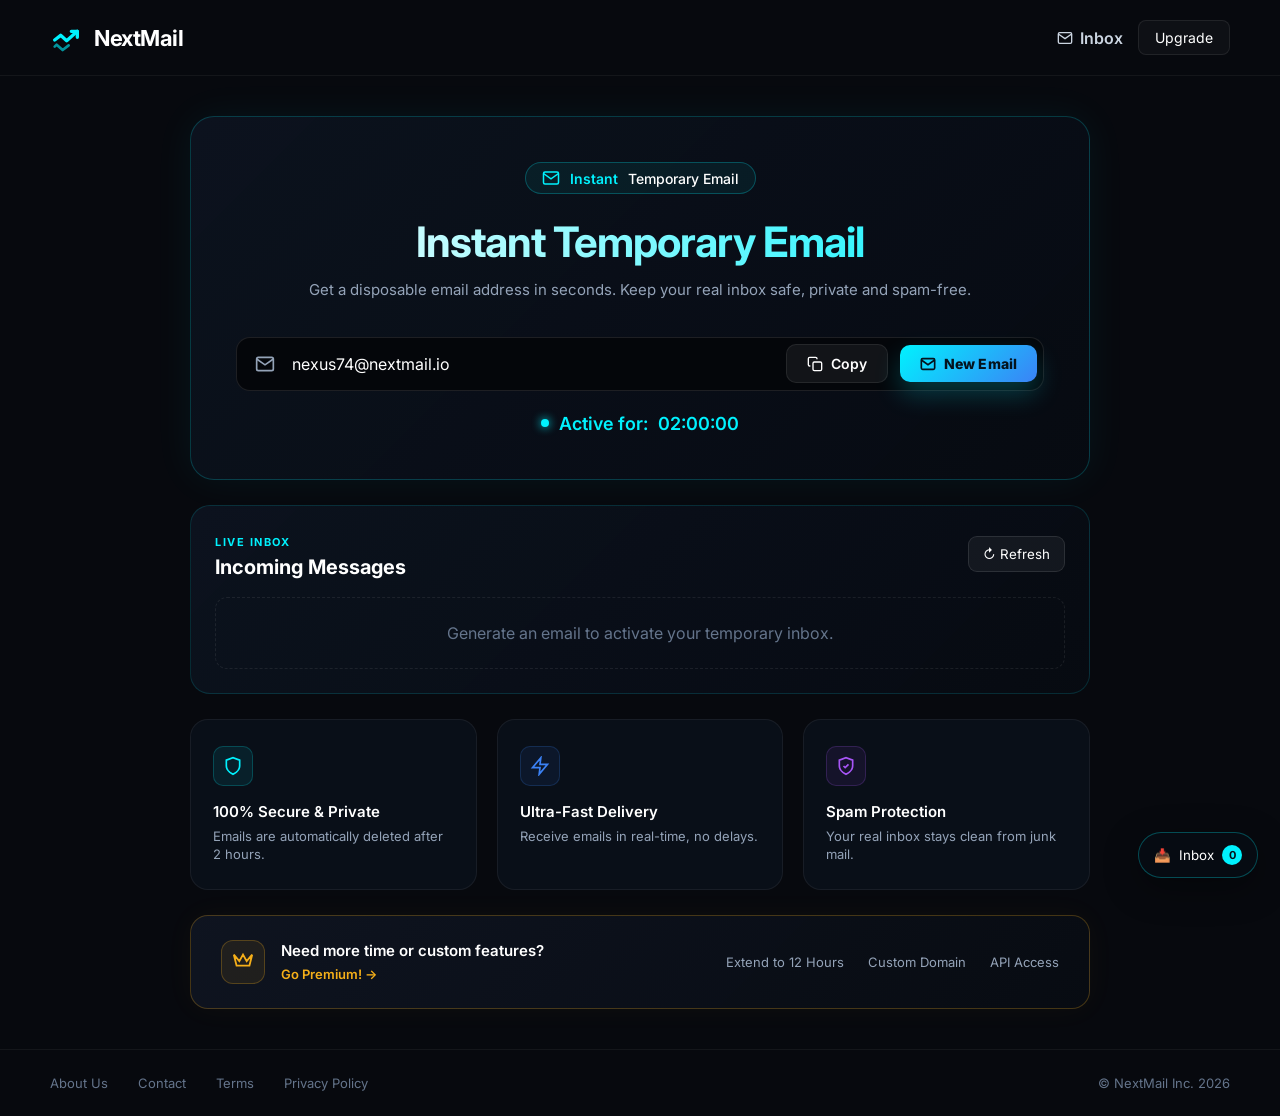
==== index.html @ 00f8e16e "Update index.html" ====
<!DOCTYPE html>
<html lang="en">
<head>
    <meta charset="UTF-8">
    <meta name="viewport" content="width=device-width, initial-scale=1.0">
    <title>NextMail - Instant Temporary Email</title>
    <link rel="stylesheet" href="style.css">
    <link href="https://fonts.googleapis.com/css2?family=Inter:wght@300;400;500;600;700&display=swap" rel="stylesheet">
</head>
<body>
    <header class="navbar">
    <div class="logo">
        <svg class="logo-icon" width="32" height="32" viewBox="0 0 24 24" fill="none">
            <path d="M3.5 13.5L8 10L12.5 14L20.5 7" stroke="#00f2fe" stroke-width="2.5" stroke-linecap="round" stroke-linejoin="round"/>
            <path d="M16 7H20.5V11.5" stroke="#00f2fe" stroke-width="2.5" stroke-linecap="round" stroke-linejoin="round"/>
            <path d="M14 17.5L9.5 21L5 17L3.5 18.5" stroke="#00f2fe" stroke-width="2" stroke-opacity="0.6" stroke-linecap="round" stroke-linejoin="round"/>
        </svg>
        <span>NextMail</span>
    </div>
    <div class="nav-right">
        <!-- Login ki jagah direct Inbox button jo neeche inbox panel par le jaye -->
        <a href="#inboxPanel" class="inbox-nav-link" onclick="document.getElementById('inboxPanel').scrollIntoView({behavior:'smooth'}); loadInbox();">
            <svg width="16" height="16" viewBox="0 0 24 24" fill="none" stroke="currentColor" stroke-width="2"><path d="M4 4h16c1.1 0 2 .9 2 2v12c0 1.1-.9 2-2 2H4c-1.1 0-2-.9-2-2V6c0-1.1.9-2 2-2z"/><polyline points="22,6 12,13 2,6"/></svg>
            <span>Inbox</span>
        </a>
        <a href="pricing.html" class="login-btn">Upgrade</a>
    </div>
</header>

    <button id="inboxCorner" class="inbox-corner" onclick="document.getElementById('inboxPanel').scrollIntoView({behavior:'smooth',block:'start'});loadInbox()" aria-label="Open inbox">📥 <span>Inbox</span><b id="inboxCount">0</b></button>
<main class="hero">
        <div class="hero-card">
            <div class="hero-top-badge">
                <svg width="18" height="18" viewBox="0 0 24 24" fill="none" stroke="#00f2fe" stroke-width="2"><path d="M4 4h16c1.1 0 2 .9 2 2v12c0 1.1-.9 2-2 2H4c-1.1 0-2-.9-2-2V6c0-1.1.9-2 2-2z"/><polyline points="22,6 12,13 2,6"/></svg>
                <span class="badge-text-green">Instant</span> Temporary Email
            </div>
            <h1>Instant Temporary Email</h1>
            <p class="hero-sub">Get a disposable email address in seconds. Keep your real inbox safe, private and spam-free.</p>
            
            <div class="email-box">
                <span class="email-icon">
                    <svg width="20" height="20" viewBox="0 0 24 24" fill="none" stroke="#94a3b8" stroke-width="2"><path d="M4 4h16c1.1 0 2 .9 2 2v12c0 1.1-.9 2-2 2H4c-1.1 0-2-.9-2-2V6c0-1.1.9-2 2-2z"/><polyline points="22,6 12,13 2,6"/></svg>
                </span>
                <input type="text" id="emailInput" value="nexus74@nextmail.io" readonly>
                <button class="copy-btn" onclick="copyEmail()">
                    <svg width="16" height="16" viewBox="0 0 24 24" fill="none" stroke="currentColor" stroke-width="2"><rect x="9" y="9" width="13" height="13" rx="2" ry="2"/><path d="M5 15H4a2 2 0 0 1-2-2V4a2 2 0 0 1 2-2h9a2 2 0 0 1 2 2v1"/></svg>
                    Copy
                </button>
                <button class="new-btn">
                    <svg width="16" height="16" viewBox="0 0 24 24" fill="none" stroke="#04060a" stroke-width="2.5"><path d="M4 4h16c1.1 0 2 .9 2 2v12c0 1.1-.9 2-2 2H4c-1.1 0-2-.9-2-2V6c0-1.1.9-2 2-2z"/><polyline points="22,6 12,13 2,6"/></svg>
                    New Email
                </button>
            </div>

            <div class="timer-display">
                <span class="pulse-dot"></span> <span id="timerLabel">Active for:</span> <span id="timer">02:00:00</span>
            </div>
        </div>

        <div class="inbox-panel" id="inboxPanel">
            <div class="inbox-header">
                <div>
                    <span class="inbox-kicker">LIVE INBOX</span>
                    <h2>Incoming Messages</h2>
                </div>
                <button class="refresh-inbox-btn" onclick="loadInbox()">↻ Refresh</button>
            </div>
            <div id="inbox" class="inbox-list" aria-live="polite">
                <div class="inbox-empty">Generate an email to activate your temporary inbox.</div>
            </div>
        </div>

        <div class="features-grid">
            <div class="feature-card">
                <div class="f-icon-box security-bg">
                    <svg width="20" height="20" viewBox="0 0 24 24" fill="none" stroke="#00f2fe" stroke-width="2"><path d="M12 22s8-4 8-10V5l-8-3-8 3v7c0 6 8 10 8 10z"/></svg>
                </div>
                <h3>100% Secure & Private</h3>
                <p>Emails are automatically deleted after 2 hours.</p>
            </div>
            <div class="feature-card">
                <div class="f-icon-box speed-bg">
                    <svg width="20" height="20" viewBox="0 0 24 24" fill="none" stroke="#3b82f6" stroke-width="2"><polygon points="13 2 3 14 12 14 11 22 21 10 12 10 13 2"/></svg>
                </div>
                <h3>Ultra-Fast Delivery</h3>
                <p>Receive emails in real-time, no delays.</p>
            </div>
            <div class="feature-card">
                <div class="f-icon-box spam-bg">
                    <svg width="20" height="20" viewBox="0 0 24 24" fill="none" stroke="#a855f7" stroke-width="2"><path d="M12 22s8-4 8-10V5l-8-3-8 3v7c0 6 8 10 8 10z"/><polyline points="9 12 11 14 15 10"/></svg>
                </div>
                <h3>Spam Protection</h3>
                <p>Your real inbox stays clean from junk mail.</p>
            </div>
        </div>

        <a href="pricing.html" class="pricing-banner-link">
            <div class="pricing-banner">
                <div class="pb-left">
                    <div class="crown-box">
                        <svg width="22" height="22" viewBox="0 0 24 24" fill="none" stroke="#f5af19" stroke-width="2"><path d="M2 4l3 12h14l3-12-6 7-4-7-4 7-6-7z"/></svg>
                    </div>
                    <div>
                        <h3>Need more time or custom features?</h3>
                        <span class="go-premium-text">Go Premium! →</span>
                    </div>
                </div>
                <div class="pb-features">
                    <div class="pb-feat-item">Extend to 12 Hours</div>
                    <div class="pb-feat-item">Custom Domain</div>
                    <div class="pb-feat-item">API Access</div>
                </div>
            </div>
        </a>
    </main>

    <footer>
        <div class="footer-links">
            <a href="about.html">About Us</a>
            <a href="contact.html">Contact</a>
            <a href="terms.html">Terms</a>
            <a href="privacy.html">Privacy Policy</a>
        </div>
        <p>© NextMail Inc. 2026</p>
    </footer>

    <script src="script.js"></script>
</body>
</html>
---- style.css ----
* {
    margin: 0;
    padding: 0;
    box-sizing: border-box;
    font-family: 'Inter', sans-serif;
}

body {
    background-color: #07090e;
    color: #ffffff;
    min-height: 100vh;
    display: flex;
    flex-direction: column;
    justify-content: space-between;
    overflow-x: hidden;
}

.navbar {
    display: flex;
    justify-content: space-between;
    align-items: center;
    padding: 20px 50px;
    border-bottom: 1px solid rgba(255, 255, 255, 0.05);
}

.logo {
    display: flex;
    align-items: center;
    gap: 12px;
    font-size: 22px;
    font-weight: 700;
    color: #fff;
    letter-spacing: -0.5px;
}

.nav-center-links {
    display: flex;
    gap: 30px;
}

.nav-center-links a {
    color: #94a3b8;
    text-decoration: none;
    font-size: 14px;
    font-weight: 500;
    transition: 0.2s;
}

.nav-center-links a:hover, .nav-center-links .active-nav {
    color: #fff;
}

.nav-center-links .active-nav {
    position: relative;
}

.nav-center-links .active-nav::after {
    content: '';
    position: absolute;
    bottom: -6px;
    left: 0;
    width: 100%;
    height: 2px;
    background: #00f2fe;
    border-radius: 2px;
}

.nav-right {
    display: flex;
    align-items: center;
    gap: 15px;
}

.lang-selector, .login-btn {
    background: rgba(255, 255, 255, 0.03);
    border: 1px solid rgba(255, 255, 255, 0.08);
    padding: 8px 16px;
    border-radius: 8px;
    color: #fff;
    font-size: 14px;
    cursor: pointer;
    text-decoration: none;
    display: flex;
    align-items: center;
    gap: 8px;
    transition: 0.3s;
}

.lang-selector:hover, .login-btn:hover {
    background: rgba(255, 255, 255, 0.08);
}

.chevron {
    font-size: 10px;
    color: #94a3b8;
}

.hero {
    flex: 1;
    display: flex;
    flex-direction: column;
    align-items: center;
    padding: 40px 20px;
    max-width: 940px;
    margin: 0 auto;
    width: 100%;
}

.hero-card {
    background: linear-gradient(135deg, rgba(13, 20, 33, 0.85), rgba(7, 11, 18, 0.95));
    border: 1px solid rgba(0, 242, 254, 0.2);
    box-shadow: 0 0 40px rgba(0, 242, 254, 0.06);
    border-radius: 24px;
    padding: 45px;
    text-align: center;
    width: 100%;
    margin-bottom: 25px;
}

.hero-top-badge {
    display: inline-flex;
    align-items: center;
    gap: 10px;
    background: rgba(0, 242, 254, 0.06);
    border: 1px solid rgba(0, 242, 254, 0.25);
    padding: 6px 16px;
    border-radius: 20px;
    font-size: 14px;
    font-weight: 500;
    color: #fff;
    margin-bottom: 22px;
}

.badge-text-green {
    color: #00f2fe;
    font-weight: 600;
}

.hero-card h1 {
    font-size: 42px;
    font-weight: 700;
    margin-bottom: 12px;
    letter-spacing: -1px;
    background: linear-gradient(90deg, #ffffff, #00f2fe);
     background-clip: text;
    -webkit-background-clip: text;
    color: transparent;
    -webkit-text-fill-color: transparent;
}

.hero-sub {
    color: #94a3b8;
    font-size: 15px;
    margin-bottom: 35px;
    line-height: 1.5;
}

.email-box {
    display: flex;
    align-items: center;
    background: #04060a;
    border: 1px solid rgba(255, 255, 255, 0.1);
    border-radius: 14px;
    padding: 6px;
    gap: 12px;
    margin-bottom: 22px;
}

.email-icon {
    padding-left: 12px;
    display: flex;
    align-items: center;
}

.email-box input {
    flex: 1;
    background: transparent;
    border: none;
    color: #fff;
    padding: 10px 5px;
    font-size: 16px;
    outline: none;
}

.copy-btn, .new-btn {
    padding: 10px 20px;
    border-radius: 10px;
    border: none;
    font-weight: 600;
    font-size: 14px;
    cursor: pointer;
    display: flex;
    align-items: center;
    gap: 8px;
    transition: 0.3s;
}

.copy-btn {
    background: rgba(255, 255, 255, 0.06);
    color: #fff;
    border: 1px solid rgba(255, 255, 255, 0.08);
}

.copy-btn:hover {
    background: rgba(255, 255, 255, 0.12);
}

.new-btn {
    background: linear-gradient(135deg, #00f2fe, #3b82f6);
    color: #04131d;
    border: none;
    box-shadow: 0 12px 26px rgba(0, 242, 254, 0.22);
    letter-spacing: 0.1px;
    font-weight: 800;
}

.new-btn:hover {
    background: linear-gradient(135deg, #28f5ff, #4f99ff);
    transform: translateY(-1px);
    box-shadow: 0 14px 28px rgba(0, 242, 254, 0.28);
}

.new-btn svg {
    stroke: currentColor;
    opacity: 1;
}

.timer-display {
    display: flex;
    align-items: center;
    justify-content: center;
    gap: 10px;
    font-size: 18px;
    font-weight: 600;
    color: #00f2fe;
}

.pulse-dot {
    width: 8px;
    height: 8px;
    background-color: #00f2fe;
    border-radius: 50%;
    box-shadow: 0 0 10px #00f2fe;
}

.features-grid {
    display: grid;
    grid-template-columns: repeat(3, 1fr);
    gap: 20px;
    width: 100%;
    margin-bottom: 25px;
}

.feature-card {
    background: rgba(13, 20, 33, 0.6);
    border: 1px solid rgba(255, 255, 255, 0.06);
    border-radius: 18px;
    padding: 26px 22px;
    text-align: left;
}

.f-icon-box {
    width: 40px;
    height: 40px;
    border-radius: 10px;
    display: flex;
    align-items: center;
    justify-content: center;
    margin-bottom: 16px;
}

.security-bg { background: rgba(0, 242, 254, 0.08); border: 1px solid rgba(0, 242, 254, 0.2); }
.speed-bg { background: rgba(59, 130, 246, 0.08); border: 1px solid rgba(59, 130, 246, 0.2); }
.spam-bg { background: rgba(168, 85, 247, 0.08); border: 1px solid rgba(168, 85, 247, 0.2); }

.feature-card h3 {
    font-size: 15px;
    font-weight: 600;
    margin-bottom: 6px;
    color: #fff;
}

.feature-card p {
    color: #94a3b8;
    font-size: 13px;
    line-height: 1.4;
}

.pricing-banner-link {
    width: 100%;
    text-decoration: none;
    color: inherit;
}

.pricing-banner {
    background: linear-gradient(135deg, rgba(16, 22, 34, 0.9), rgba(8, 12, 19, 0.95));
    border: 1px solid rgba(245, 175, 25, 0.25);
    box-shadow: 0 0 30px rgba(245, 175, 25, 0.04);
    border-radius: 18px;
    padding: 24px 30px;
    display: flex;
    justify-content: space-between;
    align-items: center;
    width: 100%;
    transition: 0.3s;
}

.pricing-banner:hover {
    border-color: rgba(245, 175, 25, 0.5);
}

.pb-left {
    display: flex;
    align-items: center;
    gap: 16px;
}

.crown-box {
    width: 44px;
    height: 44px;
    background: rgba(245, 175, 25, 0.08);
    border: 1px solid rgba(245, 175, 25, 0.25);
    border-radius: 12px;
    display: flex;
    align-items: center;
    justify-content: center;
}

.pb-left h3 {
    font-size: 15px;
    font-weight: 600;
    margin-bottom: 3px;
    color: #fff;
}

.go-premium-text {
    color: #f5af19;
    font-weight: 600;
    font-size: 13px;
}

.pb-features {
    display: flex;
    gap: 24px;
    color: #94a3b8;
    font-size: 13px;
}

.pb-feat-item {
    display: flex;
    align-items: center;
    gap: 8px;
}

.pricing-container {
    max-width: 900px;
    margin: 40px auto;
    padding: 0 20px;
    width: 100%;
}

.pricing-header {
    text-align: center;
    margin-bottom: 45px;
}

.plan-pill {
    display: inline-block;
    background: rgba(245, 175, 25, 0.08);
    color: #f5af19;
    border: 1px solid rgba(245, 175, 25, 0.25);
    padding: 6px 16px;
    border-radius: 20px;
    font-size: 13px;
    font-weight: 600;
    margin-bottom: 15px;
}

.pricing-header h1 {
    font-size: 38px;
    margin-bottom: 10px;
    font-weight: 700;
}

.highlight-cyan {
    color: #00f2fe;
}

.pricing-header p {
    color: #94a3b8;
    font-size: 15px;
}

.pricing-cards {
    display: grid;
    grid-template-columns: 1fr 1fr;
    gap: 30px;
}

.card {
    background: rgba(13, 20, 33, 0.85);
    border: 1px solid rgba(255, 255, 255, 0.07);
    border-radius: 22px;
    padding: 35px;
    position: relative;
}

.pro-card {
    border: 1px solid rgba(245, 175, 25, 0.35);
    box-shadow: 0 0 35px rgba(245, 175, 25, 0.06);
}

.recommended-badge {
    position: absolute;
    top: 25px;
    right: 25px;
    background: #f5af19;
    color: #07090e;
    font-size: 10px;
    font-weight: 700;
    padding: 4px 10px;
    border-radius: 6px;
    letter-spacing: 0.5px;
}

.card-top-icon-box {
    width: 44px;
    height: 44px;
    background: rgba(0, 242, 254, 0.08);
    border: 1px solid rgba(0, 242, 254, 0.2);
    border-radius: 12px;
    display: flex;
    align-items: center;
    justify-content: center;
    margin-bottom: 20px;
}

.gold-icon-box {
    background: rgba(245, 175, 25, 0.08);
    border-color: rgba(245, 175, 25, 0.25);
}

.card h2 {
    font-size: 24px;
    font-weight: 700;
    margin-bottom: 4px;
}

.card-desc {
    color: #94a3b8;
    font-size: 13px;
    margin-bottom: 22px;
}

.price-tag {
    font-size: 38px;
    font-weight: 700;
    margin-bottom: 15px;
    display: flex;
    align-items: baseline;
    gap: 4px;
}

.price-sub {
    font-size: 14px;
    font-weight: 400;
    color: #94a3b8;
}

.plan-badge-box {
    background: rgba(255, 255, 255, 0.03);
    border: 1px solid rgba(255, 255, 255, 0.07);
    padding: 10px 14px;
    border-radius: 10px;
    font-size: 13px;
    margin-bottom: 24px;
    color: #00f2fe;
    display: flex;
    align-items: center;
    gap: 8px;
}

.gold-box {
    color: #f5af19;
    background: rgba(245, 175, 25, 0.04);
    border-color: rgba(245, 175, 25, 0.2);
}

.feature-list {
    list-style: none;
    margin-bottom: 30px;
}

.feature-list li {
    font-size: 14px;
    color: #cbd5e1;
    margin-bottom: 14px;
    display: flex;
    align-items: center;
    gap: 10px;
}

.check-icon {
    color: #00f2fe;
    font-weight: bold;
}

.gold-check {
    color: #f5af19;
}

.plan-btn {
    display: block;
    width: 100%;
    padding: 13px;
    text-align: center;
    border-radius: 10px;
    text-decoration: none;
    font-weight: 600;
    font-size: 15px;
    transition: 0.3s;
}

.free-btn {
    background: rgba(255, 255, 255, 0.06);
    color: #fff;
    border: 1px solid rgba(255, 255, 255, 0.1);
}

.free-btn:hover {
    background: rgba(255, 255, 255, 0.12);
}

.pro-btn {
    background: linear-gradient(135deg, #f5af19, #f12711);
    color: #fff;
    border: none;
    cursor: pointer;
}

.pro-btn:hover {
    opacity: 0.95;
}

footer {
    border-top: 1px solid rgba(255, 255, 255, 0.05);
    padding: 25px 50px;
    text-align: center;
    display: flex;
    justify-content: space-between;
    align-items: center;
    color: #64748b;
    font-size: 13px;
}

.footer-links {
    display: flex;
    gap: 30px;
}

.footer-links a {
    color: #64748b;
    text-decoration: none;
    transition: 0.2s;
}

.footer-links a:hover {
    color: #fff;
}

@media (max-width: 768px) {
    .features-grid, .pricing-cards, .pricing-banner {
        grid-template-columns: 1fr;
        flex-direction: column;
        align-items: stretch;
    }
    .pb-features {
        display: none;
    }
    .nav-center-links {
        display: none;
    }
    footer {
        flex-direction: column;
        gap: 15px;
    }
}
.inbox-panel{width:100%;margin:0 0 25px;background:linear-gradient(135deg,rgba(13,20,33,.85),rgba(7,11,18,.95));border:1px solid rgba(0,242,254,.14);border-radius:20px;padding:24px}.inbox-header{display:flex;align-items:center;justify-content:space-between;gap:15px;margin-bottom:18px}.inbox-header h2{font-size:20px;margin-top:5px}.inbox-kicker{font-size:11px;color:#00f2fe;font-weight:700;letter-spacing:1.5px}.refresh-inbox-btn{background:rgba(255,255,255,.05);color:#fff;border:1px solid rgba(255,255,255,.1);border-radius:9px;padding:9px 14px;cursor:pointer}.inbox-list{display:flex;flex-direction:column;gap:10px}.inbox-empty{padding:25px;text-align:center;color:#64748b;border:1px dashed rgba(255,255,255,.08);border-radius:12px}.inbox-message{padding:15px;background:rgba(255,255,255,.025);border:1px solid rgba(255,255,255,.06);border-radius:12px}.inbox-message strong{display:block;color:#fff;margin-bottom:5px}.inbox-message small{display:block;color:#00f2fe;margin-bottom:8px}.inbox-message p{color:#cbd5e1;font-size:13px;line-height:1.5;white-space:pre-wrap}.new-btn:disabled{opacity:.55;cursor:wait;transform:none}.expired-timer{color:#f87171}.pro-badge{color:#f5af19;font-size:11px;font-weight:700;margin-left:8px}@media(max-width:768px){.inbox-panel{padding:18px}.email-box{flex-wrap:wrap}.email-box input{min-width:0}.copy-btn,.new-btn{flex:1;justify-content:center}.inbox-header{align-items:flex-start}.refresh-inbox-btn{white-space:nowrap}}

.inbox-corner{position:fixed;right:22px;bottom:22px;z-index:50;display:flex;align-items:center;gap:8px;background:rgba(7,12,20,.94);color:#fff;border:1px solid rgba(0,242,254,.28);box-shadow:0 10px 35px rgba(0,0,0,.35);border-radius:999px;padding:12px 15px;cursor:pointer;backdrop-filter:blur(12px)}.inbox-corner b{min-width:20px;height:20px;border-radius:50%;display:grid;place-items:center;background:#00f2fe;color:#061018;font-size:11px}.inbox-corner:hover{transform:translateY(-2px)}@media(max-width:600px){.inbox-corner{right:14px;bottom:14px;padding:11px 13px}.inbox-corner span{display:none}}

.inbox-nav-link{display:inline-flex;align-items:center;gap:7px;color:#cbd5e1;text-decoration:none;font-weight:600}.inbox-nav-icon{width:32px;height:32px;display:grid;place-items:center;border:1px solid rgba(0,242,254,.2);border-radius:10px;background:rgba(0,242,254,.06);color:#00f2fe;font-size:16px}.inbox-nav-link:hover{color:#fff}.inbox-page{min-height:80vh;display:flex;justify-content:center;padding:55px 20px}.inbox-page-card{width:min(900px,100%);background:linear-gradient(135deg,rgba(13,20,33,.92),rgba(7,11,18,.98));border:1px solid rgba(0,242,254,.14);border-radius:24px;padding:30px;box-shadow:0 20px 70px rgba(0,0,0,.3)}.inbox-page-top{display:flex;justify-content:space-between;gap:20px;align-items:flex-start}.inbox-page-top h1{margin:7px 0;color:#fff}.inbox-page-top p{color:#94a3b8}.current-mail{margin-top:25px;display:flex;align-items:center;gap:12px;padding:15px;border-radius:14px;background:rgba(255,255,255,.035);border:1px solid rgba(255,255,255,.07)}.current-mail span{color:#64748b;font-size:12px}.current-mail strong{color:#fff;flex:1;word-break:break-all}.current-mail button{background:rgba(0,242,254,.08);border:1px solid rgba(0,242,254,.2);color:#00f2fe;border-radius:8px;padding:8px 12px;cursor:pointer}.timer-row{display:flex;justify-content:space-between;margin:14px 0;color:#94a3b8}.timer-row strong{color:#00f2fe}.inbox-page .inbox-list{margin-top:20px}.inbox-page .inbox-message time{display:block;color:#64748b;font-size:11px;margin-top:8px}.back-home{display:inline-block;margin-top:22px;color:#00f2fe;text-decoration:none}@media(max-width:600px){.inbox-page{padding:25px 12px}.inbox-page-card{padding:20px}.inbox-page-top{flex-direction:column}.current-mail{flex-wrap:wrap}.current-mail strong{width:100%;flex-basis:100%}}
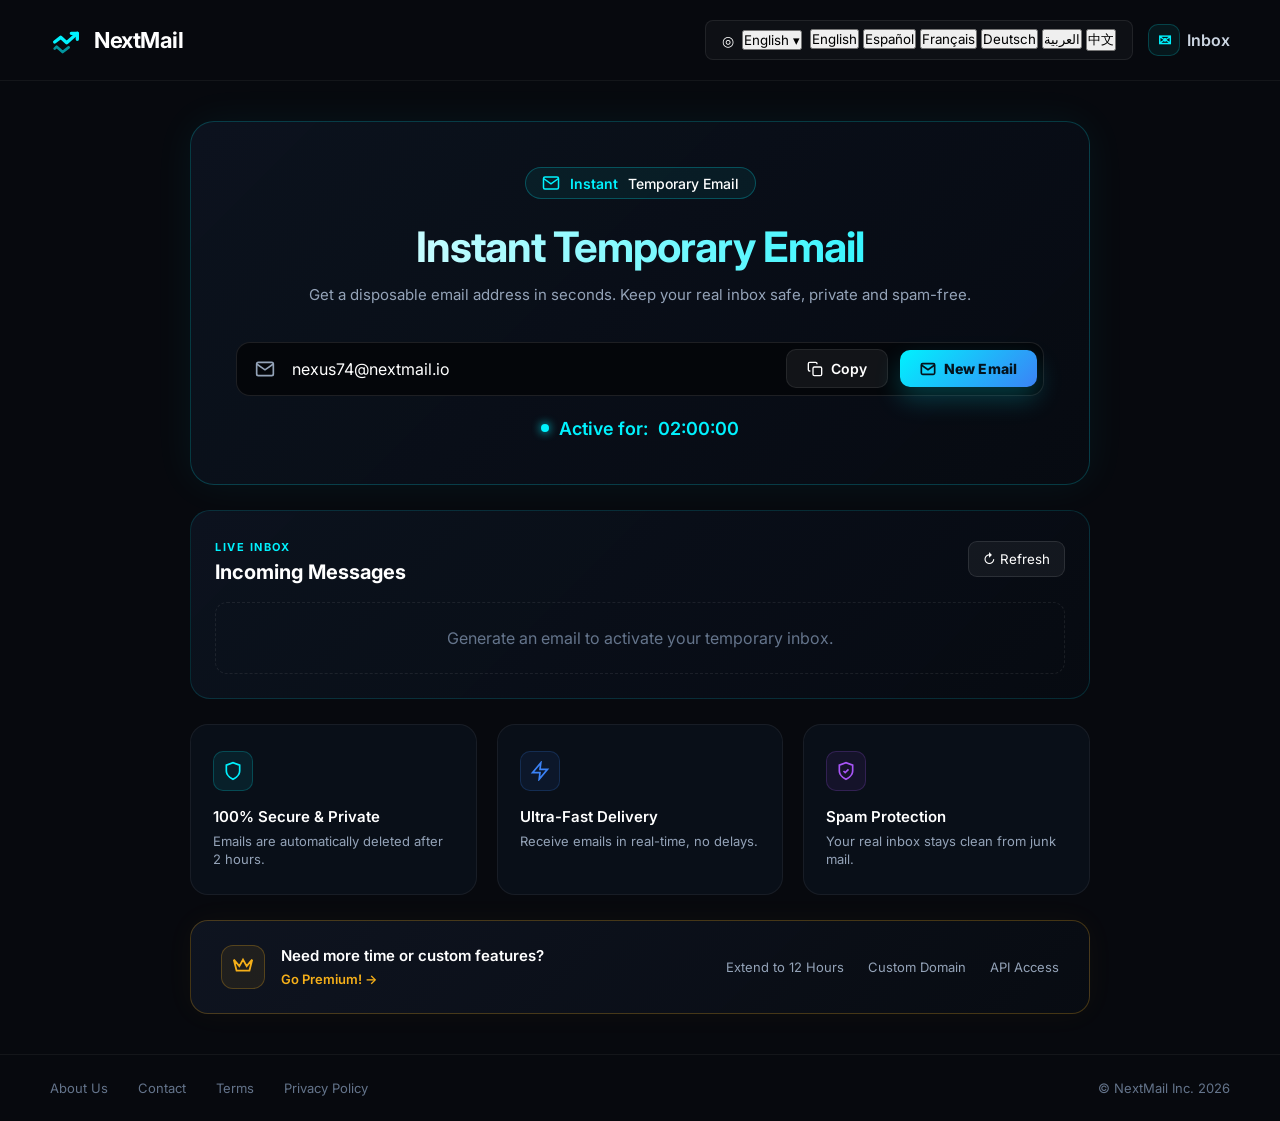
==== commit 9e5d7340: "ui: simplify homepage navigation to language and inbox" ====
--- a/index.html
+++ b/index.html
@@ -17,17 +17,24 @@
         </svg>
         <span>NextMail</span>
     </div>
-    <div class="nav-right">
-        <!-- Login ki jagah direct Inbox button jo neeche inbox panel par le jaye -->
-        <a href="#inboxPanel" class="inbox-nav-link" onclick="document.getElementById('inboxPanel').scrollIntoView({behavior:'smooth'}); loadInbox();">
-            <svg width="16" height="16" viewBox="0 0 24 24" fill="none" stroke="currentColor" stroke-width="2"><path d="M4 4h16c1.1 0 2 .9 2 2v12c0 1.1-.9 2-2 2H4c-1.1 0-2-.9-2-2V6c0-1.1.9-2 2-2z"/><polyline points="22,6 12,13 2,6"/></svg>
-            <span>Inbox</span>
-        </a>
-        <a href="pricing.html" class="login-btn">Upgrade</a>
-    </div>
+    <div class="nav-right">
+        <div class="lang-selector" id="langSelector">
+            <span>◎</span>
+            <button class="lang-current" id="currentLang" onclick="toggleLanguages(event)">English ▾</button>
+            <div class="language-menu" id="languageMenu">
+                <button onclick="setLanguage('en')">English</button>
+                <button onclick="setLanguage('es')">Español</button>
+                <button onclick="setLanguage('fr')">Français</button>
+                <button onclick="setLanguage('de')">Deutsch</button>
+                <button onclick="setLanguage('ar')">العربية</button>
+                <button onclick="setLanguage('zh')">中文</button>
+            </div>
+        </div>
+        <a href="inbox.html" class="inbox-nav-link"><span class="inbox-nav-icon">✉</span><span data-i18n="inbox">Inbox</span></a>
+    </div>
 </header>
 
-    <button id="inboxCorner" class="inbox-corner" onclick="document.getElementById('inboxPanel').scrollIntoView({behavior:'smooth',block:'start'});loadInbox()" aria-label="Open inbox">📥 <span>Inbox</span><b id="inboxCount">0</b></button>
+
 <main class="hero">
         <div class="hero-card">
             <div class="hero-top-badge">
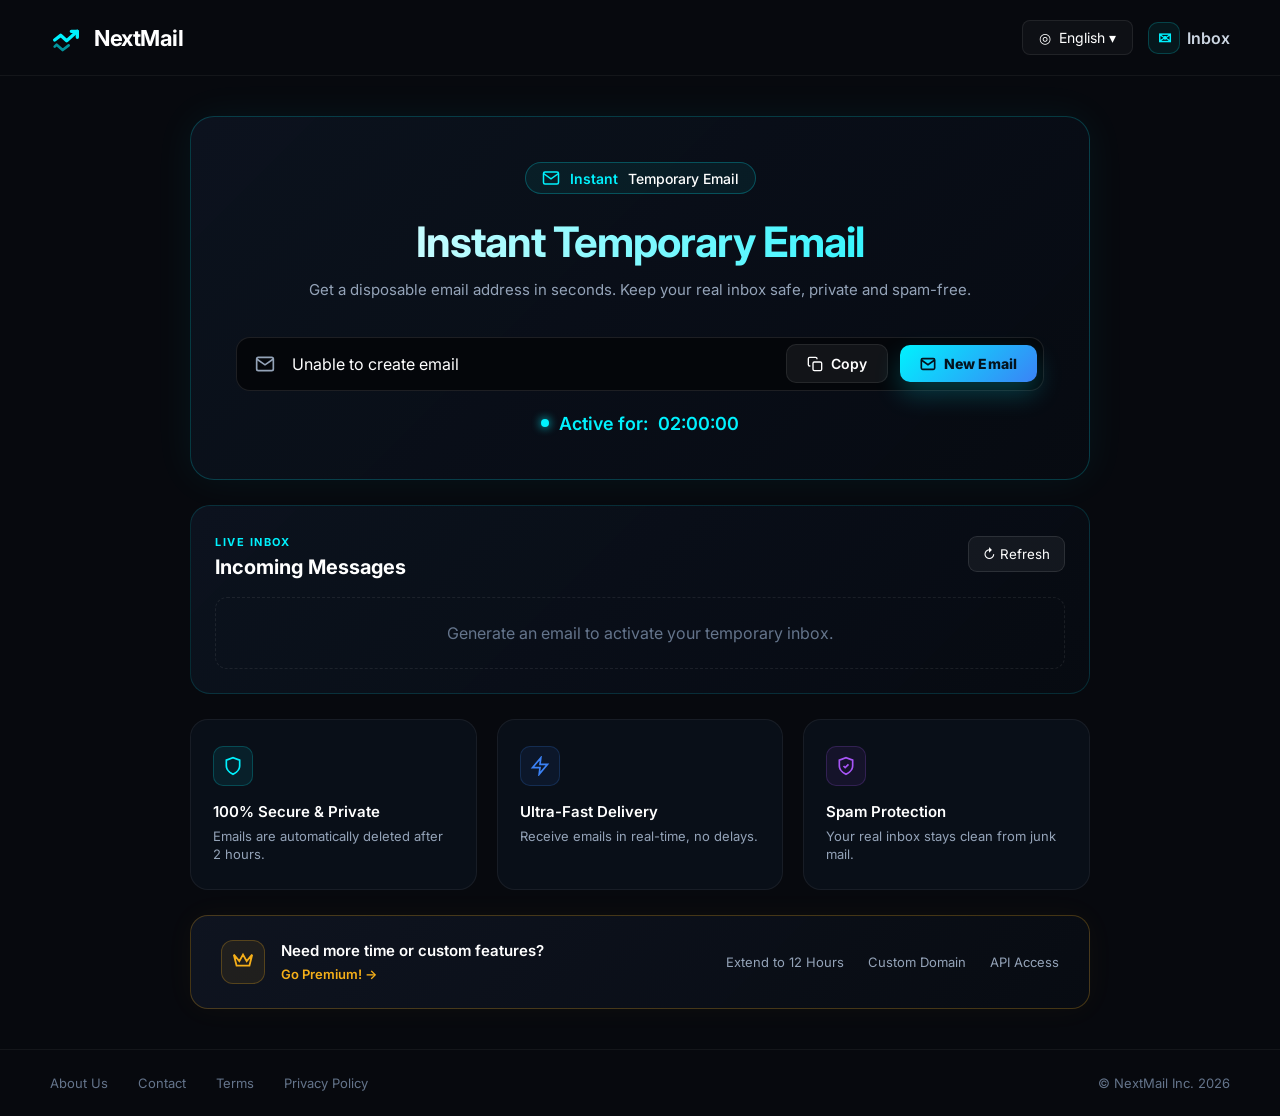
==== commit 227a8cc1: "ui: make Inbox a home-page section instead of separate page" ====
--- a/index.html
+++ b/index.html
@@ -30,7 +30,7 @@
                 <button onclick="setLanguage('zh')">中文</button>
             </div>
         </div>
-        <a href="inbox.html" class="inbox-nav-link"><span class="inbox-nav-icon">✉</span><span data-i18n="inbox">Inbox</span></a>
+        <a href="#inboxPanel" class="inbox-nav-link" onclick="document.getElementById('inboxPanel').scrollIntoView({behavior:'smooth'});return false;"><span class="inbox-nav-icon">✉</span><span data-i18n="inbox">Inbox</span></a>
     </div>
 </header>
 
--- a/style.css
+++ b/style.css
@@ -590,3 +590,5 @@
 .inbox-corner{position:fixed;right:22px;bottom:22px;z-index:50;display:flex;align-items:center;gap:8px;background:rgba(7,12,20,.94);color:#fff;border:1px solid rgba(0,242,254,.28);box-shadow:0 10px 35px rgba(0,0,0,.35);border-radius:999px;padding:12px 15px;cursor:pointer;backdrop-filter:blur(12px)}.inbox-corner b{min-width:20px;height:20px;border-radius:50%;display:grid;place-items:center;background:#00f2fe;color:#061018;font-size:11px}.inbox-corner:hover{transform:translateY(-2px)}@media(max-width:600px){.inbox-corner{right:14px;bottom:14px;padding:11px 13px}.inbox-corner span{display:none}}
 
 .inbox-nav-link{display:inline-flex;align-items:center;gap:7px;color:#cbd5e1;text-decoration:none;font-weight:600}.inbox-nav-icon{width:32px;height:32px;display:grid;place-items:center;border:1px solid rgba(0,242,254,.2);border-radius:10px;background:rgba(0,242,254,.06);color:#00f2fe;font-size:16px}.inbox-nav-link:hover{color:#fff}.inbox-page{min-height:80vh;display:flex;justify-content:center;padding:55px 20px}.inbox-page-card{width:min(900px,100%);background:linear-gradient(135deg,rgba(13,20,33,.92),rgba(7,11,18,.98));border:1px solid rgba(0,242,254,.14);border-radius:24px;padding:30px;box-shadow:0 20px 70px rgba(0,0,0,.3)}.inbox-page-top{display:flex;justify-content:space-between;gap:20px;align-items:flex-start}.inbox-page-top h1{margin:7px 0;color:#fff}.inbox-page-top p{color:#94a3b8}.current-mail{margin-top:25px;display:flex;align-items:center;gap:12px;padding:15px;border-radius:14px;background:rgba(255,255,255,.035);border:1px solid rgba(255,255,255,.07)}.current-mail span{color:#64748b;font-size:12px}.current-mail strong{color:#fff;flex:1;word-break:break-all}.current-mail button{background:rgba(0,242,254,.08);border:1px solid rgba(0,242,254,.2);color:#00f2fe;border-radius:8px;padding:8px 12px;cursor:pointer}.timer-row{display:flex;justify-content:space-between;margin:14px 0;color:#94a3b8}.timer-row strong{color:#00f2fe}.inbox-page .inbox-list{margin-top:20px}.inbox-page .inbox-message time{display:block;color:#64748b;font-size:11px;margin-top:8px}.back-home{display:inline-block;margin-top:22px;color:#00f2fe;text-decoration:none}@media(max-width:600px){.inbox-page{padding:25px 12px}.inbox-page-card{padding:20px}.inbox-page-top{flex-direction:column}.current-mail{flex-wrap:wrap}.current-mail strong{width:100%;flex-basis:100%}}
+
+.lang-selector{position:relative}.lang-current{background:transparent;border:0;color:#fff;cursor:pointer;font:inherit;padding:0}.language-menu{display:none;position:absolute;right:0;top:calc(100% + 8px);min-width:145px;padding:6px;background:#0d1421;border:1px solid rgba(0,242,254,.18);border-radius:12px;box-shadow:0 15px 35px rgba(0,0,0,.4);z-index:100}.language-menu.open{display:block}.language-menu button{display:block;width:100%;padding:9px 12px;background:transparent;border:0;color:#cbd5e1;text-align:left;border-radius:7px;cursor:pointer}.language-menu button:hover{background:rgba(0,242,254,.08);color:#fff}.inbox-corner{display:none!important}.inbox-nav-link{display:inline-flex;align-items:center;gap:7px;color:#cbd5e1;text-decoration:none;font-weight:600}.inbox-nav-icon{width:32px;height:32px;display:grid;place-items:center;border:1px solid rgba(0,242,254,.2);border-radius:10px;background:rgba(0,242,254,.06);color:#00f2fe}@media(max-width:600px){.navbar{padding:16px 18px}.nav-right{gap:8px}.lang-selector,.inbox-nav-link{padding:7px 10px}.inbox-nav-link span:last-child{display:none}}
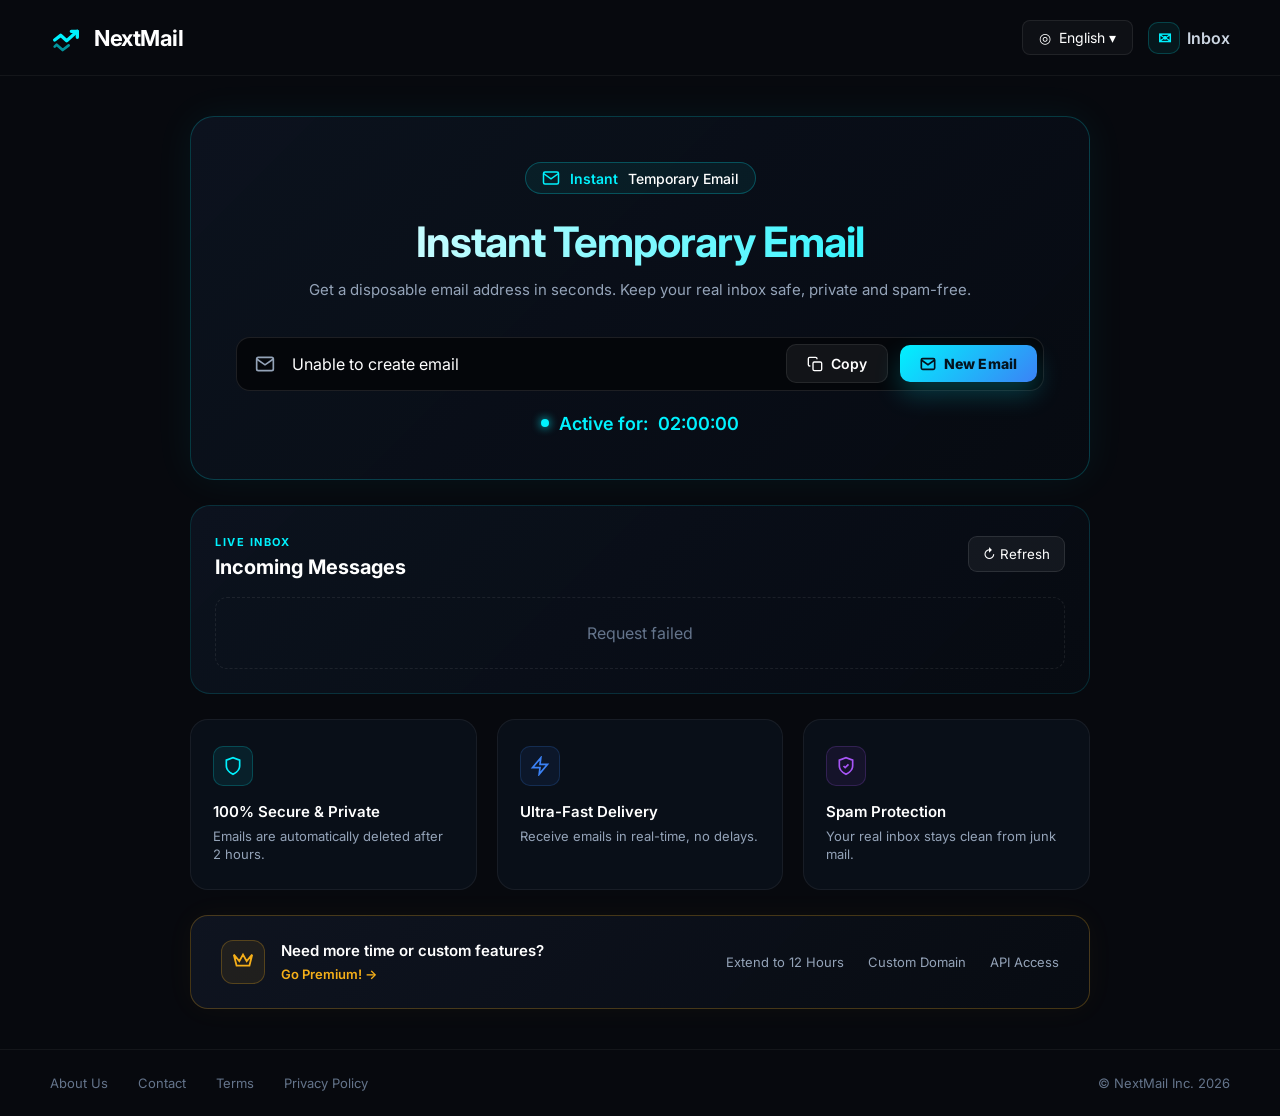
==== commit 4ba9b4b6: "fix: generate temporary email only when requested" ====
--- a/index.html
+++ b/index.html
@@ -48,7 +48,7 @@
                 <span class="email-icon">
                     <svg width="20" height="20" viewBox="0 0 24 24" fill="none" stroke="#94a3b8" stroke-width="2"><path d="M4 4h16c1.1 0 2 .9 2 2v12c0 1.1-.9 2-2 2H4c-1.1 0-2-.9-2-2V6c0-1.1.9-2 2-2z"/><polyline points="22,6 12,13 2,6"/></svg>
                 </span>
-                <input type="text" id="emailInput" value="nexus74@nextmail.io" readonly>
+                <input type="text" id="emailInput" value="" placeholder="Click “New Email” to generate your temporary address" readonly>
                 <button class="copy-btn" onclick="copyEmail()">
                     <svg width="16" height="16" viewBox="0 0 24 24" fill="none" stroke="currentColor" stroke-width="2"><rect x="9" y="9" width="13" height="13" rx="2" ry="2"/><path d="M5 15H4a2 2 0 0 1-2-2V4a2 2 0 0 1 2-2h9a2 2 0 0 1 2 2v1"/></svg>
                     Copy
@@ -70,7 +70,7 @@
                     <span class="inbox-kicker">LIVE INBOX</span>
                     <h2>Incoming Messages</h2>
                 </div>
-                <button class="refresh-inbox-btn" onclick="loadInbox()">↻ Refresh</button>
+                <button class="refresh-inbox-btn" id="refreshInboxBtn" onclick="refreshInbox()">↻ Refresh</button>
             </div>
             <div id="inbox" class="inbox-list" aria-live="polite">
                 <div class="inbox-empty">Generate an email to activate your temporary inbox.</div>
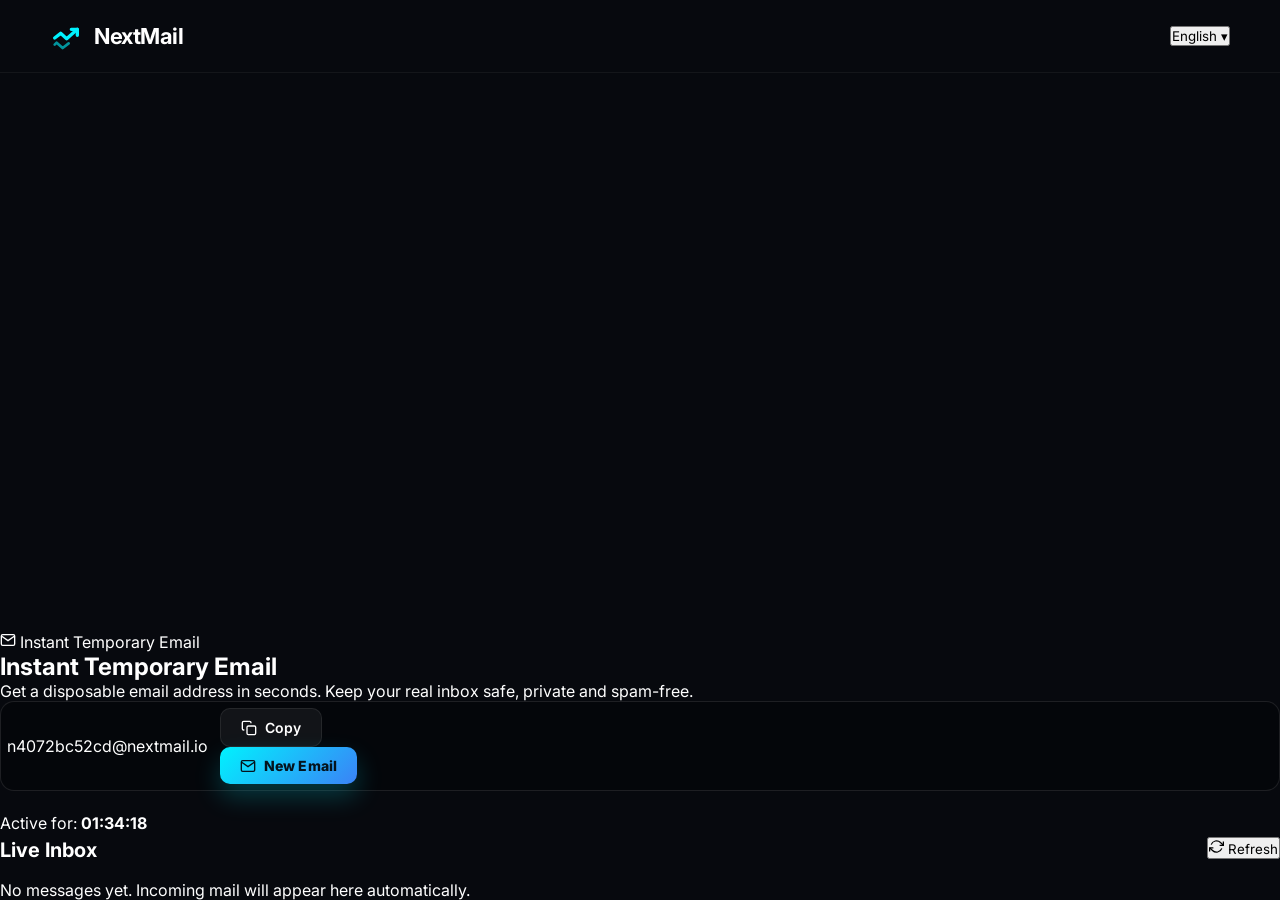
==== commit 90b28fd0: "Update index.html" ====
--- a/index.html
+++ b/index.html
@@ -9,128 +9,62 @@
 </head>
 <body>
     <header class="navbar">
-    <div class="logo">
-        <svg class="logo-icon" width="32" height="32" viewBox="0 0 24 24" fill="none">
-            <path d="M3.5 13.5L8 10L12.5 14L20.5 7" stroke="#00f2fe" stroke-width="2.5" stroke-linecap="round" stroke-linejoin="round"/>
-            <path d="M16 7H20.5V11.5" stroke="#00f2fe" stroke-width="2.5" stroke-linecap="round" stroke-linejoin="round"/>
-            <path d="M14 17.5L9.5 21L5 17L3.5 18.5" stroke="#00f2fe" stroke-width="2" stroke-opacity="0.6" stroke-linecap="round" stroke-linejoin="round"/>
-        </svg>
-        <span>NextMail</span>
-    </div>
-    <div class="nav-right">
-        <div class="lang-selector" id="langSelector">
-            <span>◎</span>
-            <button class="lang-current" id="currentLang" onclick="toggleLanguages(event)">English ▾</button>
-            <div class="language-menu" id="languageMenu">
-                <button onclick="setLanguage('en')">English</button>
-                <button onclick="setLanguage('es')">Español</button>
-                <button onclick="setLanguage('fr')">Français</button>
-                <button onclick="setLanguage('de')">Deutsch</button>
-                <button onclick="setLanguage('ar')">العربية</button>
-                <button onclick="setLanguage('zh')">中文</button>
-            </div>
-        </div>
-        <a href="#inboxPanel" class="inbox-nav-link" onclick="document.getElementById('inboxPanel').scrollIntoView({behavior:'smooth'});return false;"><span class="inbox-nav-icon">✉</span><span data-i18n="inbox">Inbox</span></a>
-    </div>
-</header>
+        <div class="logo" onclick="window.location.href='index.html'">
+            <svg class="logo-icon" width="32" height="32" viewBox="0 0 24 24" fill="none">
+                <path d="M3.5 13.5L8 10L12.5 14L20.5 7" stroke="#00f2fe" stroke-width="2.5" stroke-linecap="round" stroke-linejoin="round"/>
+                <path d="M16 7H20.5V11.5" stroke="#00f2fe" stroke-width="2.5" stroke-linecap="round" stroke-linejoin="round"/>
+                <path d="M14 17.5L9.5 21L5 17L3.5 18.5" stroke="#00f2fe" stroke-width="2" stroke-opacity="0.6" stroke-linecap="round" stroke-linejoin="round"/>
+            </svg>
+            <span>NextMail</span>
+        </div>
+        <div class="nav-right">
+            <button class="lang-btn">English ▾</button>
+        </div>
+    </header>
 
-
-<main class="hero">
-        <div class="hero-card">
-            <div class="hero-top-badge">
-                <svg width="18" height="18" viewBox="0 0 24 24" fill="none" stroke="#00f2fe" stroke-width="2"><path d="M4 4h16c1.1 0 2 .9 2 2v12c0 1.1-.9 2-2 2H4c-1.1 0-2-.9-2-2V6c0-1.1.9-2 2-2z"/><polyline points="22,6 12,13 2,6"/></svg>
-                <span class="badge-text-green">Instant</span> Temporary Email
+    <main class="main-container">
+        <section class="hero-section">
+            <div class="badge">
+                <svg width="16" height="16" viewBox="0 0 24 24" fill="none" stroke="currentColor" stroke-width="2"><path d="M4 4h16c1.1 0 2 .9 2 2v12c0 1.1-.9 2-2 2H4c-1.1 0-2-.9-2-2V6c0-1.1.9-2 2-2z"/><polyline points="22,6 12,13 2,6"/></svg>
+                Instant Temporary Email
             </div>
             <h1>Instant Temporary Email</h1>
-            <p class="hero-sub">Get a disposable email address in seconds. Keep your real inbox safe, private and spam-free.</p>
+            <p class="subtitle">Get a disposable email address in seconds. Keep your real inbox safe, private and spam-free.</p>
             
             <div class="email-box">
-                <span class="email-icon">
-                    <svg width="20" height="20" viewBox="0 0 24 24" fill="none" stroke="#94a3b8" stroke-width="2"><path d="M4 4h16c1.1 0 2 .9 2 2v12c0 1.1-.9 2-2 2H4c-1.1 0-2-.9-2-2V6c0-1.1.9-2 2-2z"/><polyline points="22,6 12,13 2,6"/></svg>
-                </span>
-                <input type="text" id="emailInput" value="" placeholder="Click “New Email” to generate your temporary address" readonly>
-                <button class="copy-btn" onclick="copyEmail()">
-                    <svg width="16" height="16" viewBox="0 0 24 24" fill="none" stroke="currentColor" stroke-width="2"><rect x="9" y="9" width="13" height="13" rx="2" ry="2"/><path d="M5 15H4a2 2 0 0 1-2-2V4a2 2 0 0 1 2-2h9a2 2 0 0 1 2 2v1"/></svg>
-                    Copy
-                </button>
-                <button class="new-btn">
-                    <svg width="16" height="16" viewBox="0 0 24 24" fill="none" stroke="#04060a" stroke-width="2.5"><path d="M4 4h16c1.1 0 2 .9 2 2v12c0 1.1-.9 2-2 2H4c-1.1 0-2-.9-2-2V6c0-1.1.9-2 2-2z"/><polyline points="22,6 12,13 2,6"/></svg>
-                    New Email
+                <div class="email-display">
+                    <span id="email-address">n4072bc52cd@nextmail.io</span>
+                </div>
+                <div class="action-buttons">
+                    <button class="btn copy-btn" onclick="copyEmail()">
+                        <svg width="16" height="16" viewBox="0 0 24 24" fill="none" stroke="currentColor" stroke-width="2"><rect x="9" y="9" width="13" height="13" rx="2" ry="2"></rect><path d="M5 15H4a2 2 0 0 1-2-2V4a2 2 0 0 1 2-2h9a2 2 0 0 1 2 2v1"></path></svg>
+                        Copy
+                    </button>
+                    <button class="btn new-btn">
+                        <svg width="16" height="16" viewBox="0 0 24 24" fill="none" stroke="currentColor" stroke-width="2"><path d="M4 4h16c1.1 0 2 .9 2 2v12c0 1.1-.9 2-2 2H4c-1.1 0-2-.9-2-2V6c0-1.1.9-2 2-2z"/><polyline points="22,6 12,13 2,6"/></svg>
+                        New Email
+                    </button>
+                </div>
+            </div>
+
+            <div class="timer-status">
+                <span class="pulse-dot"></span>
+                <span>Active for: <strong>01:34:18</strong></span>
+            </div>
+        </section>
+
+        <section class="inbox-section">
+            <div class="inbox-header">
+                <h2>Live Inbox</h2>
+                <button class="refresh-btn">
+                    <svg width="15" height="15" viewBox="0 0 24 24" fill="none" stroke="currentColor" stroke-width="2"><polyline points="23 4 23 10 17 10"></polyline><polyline points="1 20 1 14 7 14"></polyline><path d="M3.51 9a9 9 0 0 1 14.85-3.36L23 10M1 14l4.64 4.36A9 9 0 0 0 20.49 15"></path></svg>
+                    Refresh
                 </button>
             </div>
-
-            <div class="timer-display">
-                <span class="pulse-dot"></span> <span id="timerLabel">Active for:</span> <span id="timer">02:00:00</span>
+            <div class="inbox-content">
+                <p class="no-messages">No messages yet. Incoming mail will appear here automatically.</p>
             </div>
-        </div>
-
-        <div class="inbox-panel" id="inboxPanel">
-            <div class="inbox-header">
-                <div>
-                    <span class="inbox-kicker">LIVE INBOX</span>
-                    <h2>Incoming Messages</h2>
-                </div>
-                <button class="refresh-inbox-btn" id="refreshInboxBtn" onclick="refreshInbox()">↻ Refresh</button>
-            </div>
-            <div id="inbox" class="inbox-list" aria-live="polite">
-                <div class="inbox-empty">Generate an email to activate your temporary inbox.</div>
-            </div>
-        </div>
-
-        <div class="features-grid">
-            <div class="feature-card">
-                <div class="f-icon-box security-bg">
-                    <svg width="20" height="20" viewBox="0 0 24 24" fill="none" stroke="#00f2fe" stroke-width="2"><path d="M12 22s8-4 8-10V5l-8-3-8 3v7c0 6 8 10 8 10z"/></svg>
-                </div>
-                <h3>100% Secure & Private</h3>
-                <p>Emails are automatically deleted after 2 hours.</p>
-            </div>
-            <div class="feature-card">
-                <div class="f-icon-box speed-bg">
-                    <svg width="20" height="20" viewBox="0 0 24 24" fill="none" stroke="#3b82f6" stroke-width="2"><polygon points="13 2 3 14 12 14 11 22 21 10 12 10 13 2"/></svg>
-                </div>
-                <h3>Ultra-Fast Delivery</h3>
-                <p>Receive emails in real-time, no delays.</p>
-            </div>
-            <div class="feature-card">
-                <div class="f-icon-box spam-bg">
-                    <svg width="20" height="20" viewBox="0 0 24 24" fill="none" stroke="#a855f7" stroke-width="2"><path d="M12 22s8-4 8-10V5l-8-3-8 3v7c0 6 8 10 8 10z"/><polyline points="9 12 11 14 15 10"/></svg>
-                </div>
-                <h3>Spam Protection</h3>
-                <p>Your real inbox stays clean from junk mail.</p>
-            </div>
-        </div>
-
-        <a href="pricing.html" class="pricing-banner-link">
-            <div class="pricing-banner">
-                <div class="pb-left">
-                    <div class="crown-box">
-                        <svg width="22" height="22" viewBox="0 0 24 24" fill="none" stroke="#f5af19" stroke-width="2"><path d="M2 4l3 12h14l3-12-6 7-4-7-4 7-6-7z"/></svg>
-                    </div>
-                    <div>
-                        <h3>Need more time or custom features?</h3>
-                        <span class="go-premium-text">Go Premium! →</span>
-                    </div>
-                </div>
-                <div class="pb-features">
-                    <div class="pb-feat-item">Extend to 12 Hours</div>
-                    <div class="pb-feat-item">Custom Domain</div>
-                    <div class="pb-feat-item">API Access</div>
-                </div>
-            </div>
-        </a>
+        </section>
     </main>
-
-    <footer>
-        <div class="footer-links">
-            <a href="about.html">About Us</a>
-            <a href="contact.html">Contact</a>
-            <a href="terms.html">Terms</a>
-            <a href="privacy.html">Privacy Policy</a>
-        </div>
-        <p>© NextMail Inc. 2026</p>
-    </footer>
-
-    <script src="script.js"></script>
 </body>
 </html>
--- a/style.css
+++ b/style.css
@@ -592,3 +592,4 @@
 .inbox-nav-link{display:inline-flex;align-items:center;gap:7px;color:#cbd5e1;text-decoration:none;font-weight:600}.inbox-nav-icon{width:32px;height:32px;display:grid;place-items:center;border:1px solid rgba(0,242,254,.2);border-radius:10px;background:rgba(0,242,254,.06);color:#00f2fe;font-size:16px}.inbox-nav-link:hover{color:#fff}.inbox-page{min-height:80vh;display:flex;justify-content:center;padding:55px 20px}.inbox-page-card{width:min(900px,100%);background:linear-gradient(135deg,rgba(13,20,33,.92),rgba(7,11,18,.98));border:1px solid rgba(0,242,254,.14);border-radius:24px;padding:30px;box-shadow:0 20px 70px rgba(0,0,0,.3)}.inbox-page-top{display:flex;justify-content:space-between;gap:20px;align-items:flex-start}.inbox-page-top h1{margin:7px 0;color:#fff}.inbox-page-top p{color:#94a3b8}.current-mail{margin-top:25px;display:flex;align-items:center;gap:12px;padding:15px;border-radius:14px;background:rgba(255,255,255,.035);border:1px solid rgba(255,255,255,.07)}.current-mail span{color:#64748b;font-size:12px}.current-mail strong{color:#fff;flex:1;word-break:break-all}.current-mail button{background:rgba(0,242,254,.08);border:1px solid rgba(0,242,254,.2);color:#00f2fe;border-radius:8px;padding:8px 12px;cursor:pointer}.timer-row{display:flex;justify-content:space-between;margin:14px 0;color:#94a3b8}.timer-row strong{color:#00f2fe}.inbox-page .inbox-list{margin-top:20px}.inbox-page .inbox-message time{display:block;color:#64748b;font-size:11px;margin-top:8px}.back-home{display:inline-block;margin-top:22px;color:#00f2fe;text-decoration:none}@media(max-width:600px){.inbox-page{padding:25px 12px}.inbox-page-card{padding:20px}.inbox-page-top{flex-direction:column}.current-mail{flex-wrap:wrap}.current-mail strong{width:100%;flex-basis:100%}}
 
 .lang-selector{position:relative}.lang-current{background:transparent;border:0;color:#fff;cursor:pointer;font:inherit;padding:0}.language-menu{display:none;position:absolute;right:0;top:calc(100% + 8px);min-width:145px;padding:6px;background:#0d1421;border:1px solid rgba(0,242,254,.18);border-radius:12px;box-shadow:0 15px 35px rgba(0,0,0,.4);z-index:100}.language-menu.open{display:block}.language-menu button{display:block;width:100%;padding:9px 12px;background:transparent;border:0;color:#cbd5e1;text-align:left;border-radius:7px;cursor:pointer}.language-menu button:hover{background:rgba(0,242,254,.08);color:#fff}.inbox-corner{display:none!important}.inbox-nav-link{display:inline-flex;align-items:center;gap:7px;color:#cbd5e1;text-decoration:none;font-weight:600}.inbox-nav-icon{width:32px;height:32px;display:grid;place-items:center;border:1px solid rgba(0,242,254,.2);border-radius:10px;background:rgba(0,242,254,.06);color:#00f2fe}@media(max-width:600px){.navbar{padding:16px 18px}.nav-right{gap:8px}.lang-selector,.inbox-nav-link{padding:7px 10px}.inbox-nav-link span:last-child{display:none}}
+.back-home-link{display:inline-flex;align-items:center;gap:8px;color:#cbd5e1;text-decoration:none;font-weight:600;padding:9px 13px;border:1px solid rgba(0,242,254,.16);background:rgba(0,242,254,.04);border-radius:10px;transition:.2s}.back-home-link:hover{color:#fff;border-color:rgba(0,242,254,.45);background:rgba(0,242,254,.08);transform:translateX(-2px)}.refresh-inbox-btn.is-refreshing{opacity:.65;cursor:wait}.refresh-inbox-btn:disabled{pointer-events:none}
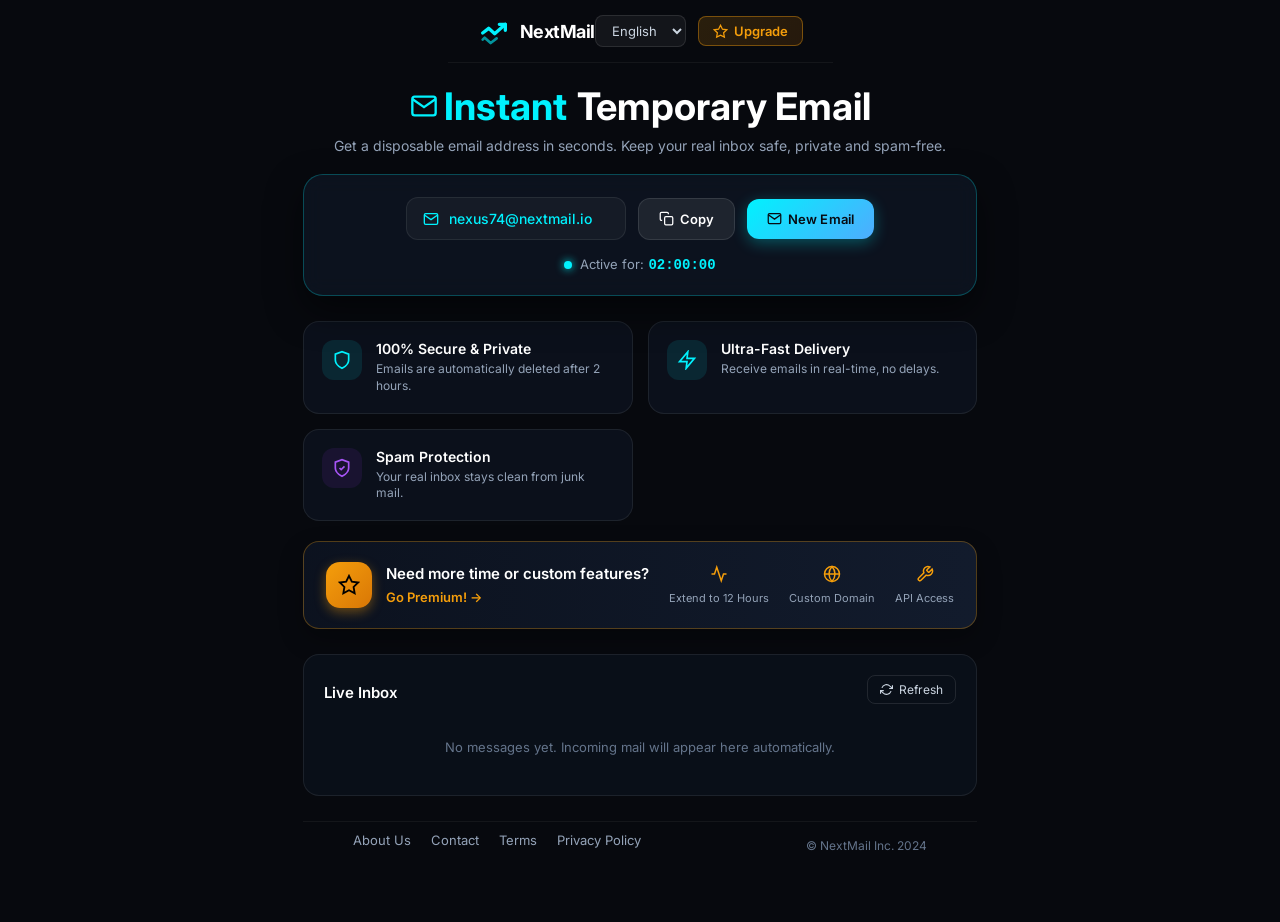
==== commit f4ed9a7b: "Update index.html" ====
--- a/index.html
+++ b/index.html
@@ -8,63 +8,186 @@
     <link href="https://fonts.googleapis.com/css2?family=Inter:wght@300;400;500;600;700&display=swap" rel="stylesheet">
 </head>
 <body>
-    <header class="navbar">
-        <div class="logo" onclick="window.location.href='index.html'">
+    <header class="navbar" style="display: flex; justify-content: space-between; align-items: center; padding: 15px 30px; max-width: 900px; margin: 0 auto; box-sizing: border-box;">
+        <div class="logo" onclick="window.location.href='index.html'" style="cursor: pointer; display: flex; align-items: center; gap: 10px;">
             <svg class="logo-icon" width="32" height="32" viewBox="0 0 24 24" fill="none">
                 <path d="M3.5 13.5L8 10L12.5 14L20.5 7" stroke="#00f2fe" stroke-width="2.5" stroke-linecap="round" stroke-linejoin="round"/>
                 <path d="M16 7H20.5V11.5" stroke="#00f2fe" stroke-width="2.5" stroke-linecap="round" stroke-linejoin="round"/>
                 <path d="M14 17.5L9.5 21L5 17L3.5 18.5" stroke="#00f2fe" stroke-width="2" stroke-opacity="0.6" stroke-linecap="round" stroke-linejoin="round"/>
             </svg>
-            <span>NextMail</span>
+            <span style="color: #fff; font-weight: 700; font-size: 18px;">NextMail</span>
         </div>
-        <div class="nav-right">
-            <button class="lang-btn">English ▾</button>
+        <div class="nav-right" style="display: flex; align-items: center; gap: 12px;">
+            <!-- Language Dropdown -->
+            <select class="lang-btn" style="background: rgba(255, 255, 255, 0.05); border: 1px solid rgba(255, 255, 255, 0.1); color: #cbd5e1; padding: 6px 12px; border-radius: 8px; cursor: pointer; font-size: 13px; outline: none;">
+                <option value="en" style="background: #0d1421; color: #fff;">English</option>
+                <option value="ur" style="background: #0d1421; color: #fff;">Urdu</option>
+            </select>
+
+            <!-- Upgrade Button with Crown Theme Match -->
+            <button onclick="openPricing()" class="upgrade-nav-btn" style="background: linear-gradient(135deg, rgba(245, 158, 11, 0.15), rgba(217, 119, 6, 0.15)); border: 1px solid rgba(245, 158, 11, 0.4); color: #f59e0b; padding: 6px 14px; border-radius: 8px; cursor: pointer; font-size: 13px; font-weight: 600; display: flex; align-items: center; gap: 6px; transition: 0.2s;">
+                <svg width="15" height="15" viewBox="0 0 24 24" fill="none" stroke="currentColor" stroke-width="2"><polygon points="12 2 15.09 8.26 22 9.27 17 14.14 18.18 21.02 12 17.77 5.82 21.02 7 14.14 2 9.27 8.91 8.26 12 2"/></svg>
+                Upgrade
+            </button>
         </div>
     </header>
 
-    <main class="main-container">
-        <section class="hero-section">
-            <div class="badge">
-                <svg width="16" height="16" viewBox="0 0 24 24" fill="none" stroke="currentColor" stroke-width="2"><path d="M4 4h16c1.1 0 2 .9 2 2v12c0 1.1-.9 2-2 2H4c-1.1 0-2-.9-2-2V6c0-1.1.9-2 2-2z"/><polyline points="22,6 12,13 2,6"/></svg>
-                Instant Temporary Email
-            </div>
-            <h1>Instant Temporary Email</h1>
-            <p class="subtitle">Get a disposable email address in seconds. Keep your real inbox safe, private and spam-free.</p>
+    <main class="main-container" style="max-width: 900px; margin: 0 auto; padding: 20px 20px 40px 20px; box-sizing: border-box;">
+        <!-- Hero Section -->
+        <section class="hero-section" style="text-align: center; width: 100%; margin-bottom: 25px;">
+            <h1 style="font-size: clamp(24px, 5vw, 38px); font-weight: 700; color: #fff; margin-bottom: 8px; display: flex; align-items: center; justify-content: center; gap: 10px; flex-wrap: wrap;">
+                <span style="color: #00f2fe; display: inline-flex; align-items: center; gap: 6px;">
+                    <svg width="28" height="28" viewBox="0 0 24 24" fill="none" stroke="currentColor" stroke-width="2"><path d="M4 4h16c1.1 0 2 .9 2 2v12c0 1.1-.9 2-2 2H4c-1.1 0-2-.9-2-2V6c0-1.1.9-2 2-2z"/><polyline points="22,6 12,13 2,6"/></svg>
+                    Instant
+                </span> 
+                Temporary Email
+            </h1>
+            <p class="subtitle" style="color: #94a3b8; font-size: 14px; margin-bottom: 20px;">Get a disposable email address in seconds. Keep your real inbox safe, private and spam-free.</p>
             
-            <div class="email-box">
-                <div class="email-display">
-                    <span id="email-address">n4072bc52cd@nextmail.io</span>
-                </div>
-                <div class="action-buttons">
-                    <button class="btn copy-btn" onclick="copyEmail()">
-                        <svg width="16" height="16" viewBox="0 0 24 24" fill="none" stroke="currentColor" stroke-width="2"><rect x="9" y="9" width="13" height="13" rx="2" ry="2"></rect><path d="M5 15H4a2 2 0 0 1-2-2V4a2 2 0 0 1 2-2h9a2 2 0 0 1 2 2v1"></path></svg>
+            <div class="email-box" style="background: rgba(13, 20, 33, 0.85); border: 1px solid rgba(0, 242, 254, 0.25); border-radius: 20px; padding: 22px; display: flex; flex-direction: column; gap: 16px; width: 100%; box-sizing: border-box; box-shadow: 0 15px 35px rgba(0,0,0,0.5); backdrop-filter: blur(10px);">
+                <div class="email-row" style="display: flex; gap: 12px; align-items: center; flex-wrap: wrap;">
+                    <div class="email-display" style="background: rgba(255, 255, 255, 0.04); border: 1px solid rgba(255, 255, 255, 0.08); padding: 12px 16px; border-radius: 12px; font-size: 14px; color: #fff; flex: 1; min-width: 220px; word-break: break-all; text-align: left; display: flex; align-items: center; gap: 10px;">
+                        <svg width="16" height="16" viewBox="0 0 24 24" fill="none" stroke="#00f2fe" stroke-width="2"><path d="M4 4h16c1.1 0 2 .9 2 2v12c0 1.1-.9 2-2 2H4c-1.1 0-2-.9-2-2V6c0-1.1.9-2 2-2z"/><polyline points="22,6 12,13 2,6"/></svg>
+                        <span id="email-address" style="color: #00f2fe; font-weight: 500;">nexus74@nextmail.io</span>
+                    </div>
+                    <button class="btn copy-btn" onclick="copyEmail()" style="padding: 12px 20px; border-radius: 12px; font-weight: 600; cursor: pointer; border: 1px solid rgba(255, 255, 255, 0.1); background: rgba(255, 255, 255, 0.08); color: #fff; display: flex; align-items: center; justify-content: center; gap: 6px; font-size: 13px;">
+                        <svg width="15" height="15" viewBox="0 0 24 24" fill="none" stroke="currentColor" stroke-width="2"><rect x="9" y="9" width="13" height="13" rx="2" ry="2"></rect><path d="M5 15H4a2 2 0 0 1-2-2V4a2 2 0 0 1 2-2h9a2 2 0 0 1 2 2v1"></path></svg>
                         Copy
                     </button>
-                    <button class="btn new-btn">
-                        <svg width="16" height="16" viewBox="0 0 24 24" fill="none" stroke="currentColor" stroke-width="2"><path d="M4 4h16c1.1 0 2 .9 2 2v12c0 1.1-.9 2-2 2H4c-1.1 0-2-.9-2-2V6c0-1.1.9-2 2-2z"/><polyline points="22,6 12,13 2,6"/></svg>
+                    <button class="btn new-btn" style="padding: 12px 20px; border-radius: 12px; font-weight: 600; cursor: pointer; border: none; background: linear-gradient(135deg, #00f2fe, #4facfe); color: #070b12; display: flex; align-items: center; justify-content: center; gap: 6px; font-size: 13px; box-shadow: 0 4px 15px rgba(0,242,254,0.3);">
+                        <svg width="15" height="15" viewBox="0 0 24 24" fill="none" stroke="currentColor" stroke-width="2"><path d="M4 4h16c1.1 0 2 .9 2 2v12c0 1.1-.9 2-2 2H4c-1.1 0-2-.9-2-2V6c0-1.1.9-2 2-2z"/><polyline points="22,6 12,13 2,6"/></svg>
                         New Email
                     </button>
                 </div>
-            </div>
 
-            <div class="timer-status">
-                <span class="pulse-dot"></span>
-                <span>Active for: <strong>01:34:18</strong></span>
+                <div class="timer-status" style="display: flex; align-items: center; justify-content: center; gap: 8px; font-size: 13px; color: #94a3b8;">
+                    <span class="pulse-dot" style="width: 8px; height: 8px; background: #00f2fe; border-radius: 50%; display: inline-block; box-shadow: 0 0 8px #00f2fe;"></span>
+                    <span>Active for: <strong style="color: #00f2fe; font-family: monospace; font-size: 14px;">02:00:00</strong></span>
+                </div>
             </div>
         </section>
 
-        <section class="inbox-section">
-            <div class="inbox-header">
-                <h2>Live Inbox</h2>
-                <button class="refresh-btn">
-                    <svg width="15" height="15" viewBox="0 0 24 24" fill="none" stroke="currentColor" stroke-width="2"><polyline points="23 4 23 10 17 10"></polyline><polyline points="1 20 1 14 7 14"></polyline><path d="M3.51 9a9 9 0 0 1 14.85-3.36L23 10M1 14l4.64 4.36A9 9 0 0 0 20.49 15"></path></svg>
+        <!-- 3 Feature Cards Section -->
+        <section class="features-grid" style="display: grid; grid-template-columns: repeat(auto-fit, minmax(250px, 1fr)); gap: 15px; margin-bottom: 20px;">
+            <div class="feature-card" style="background: rgba(13, 20, 33, 0.7); border: 1px solid rgba(255, 255, 255, 0.08); border-radius: 16px; padding: 18px; display: flex; align-items: flex-start; gap: 14px;">
+                <div style="background: rgba(0, 242, 254, 0.1); padding: 10px; border-radius: 12px; color: #00f2fe; display: flex; align-items: center; justify-content: center;">
+                    <svg width="20" height="20" viewBox="0 0 24 24" fill="none" stroke="currentColor" stroke-width="2"><path d="M12 22s8-4 8-10V5l-8-3-8 3v7c0 6 8 10 8 10z"/></svg>
+                </div>
+                <div>
+                    <h3 style="color: #fff; font-size: 14px; font-weight: 600; margin-bottom: 4px;">100% Secure & Private</h3>
+                    <p style="color: #94a3b8; font-size: 12px; line-height: 1.4;">Emails are automatically deleted after 2 hours.</p>
+                </div>
+            </div>
+
+            <div class="feature-card" style="background: rgba(13, 20, 33, 0.7); border: 1px solid rgba(255, 255, 255, 0.08); border-radius: 16px; padding: 18px; display: flex; align-items: flex-start; gap: 14px;">
+                <div style="background: rgba(0, 242, 254, 0.1); padding: 10px; border-radius: 12px; color: #00f2fe; display: flex; align-items: center; justify-content: center;">
+                    <svg width="20" height="20" viewBox="0 0 24 24" fill="none" stroke="currentColor" stroke-width="2"><polygon points="13 2 3 14 12 14 11 22 21 10 12 10 13 2"/></svg>
+                </div>
+                <div>
+                    <h3 style="color: #fff; font-size: 14px; font-weight: 600; margin-bottom: 4px;">Ultra-Fast Delivery</h3>
+                    <p style="color: #94a3b8; font-size: 12px; line-height: 1.4;">Receive emails in real-time, no delays.</p>
+                </div>
+            </div>
+
+            <div class="feature-card" style="background: rgba(13, 20, 33, 0.7); border: 1px solid rgba(255, 255, 255, 0.08); border-radius: 16px; padding: 18px; display: flex; align-items: flex-start; gap: 14px;">
+                <div style="background: rgba(147, 51, 234, 0.1); padding: 10px; border-radius: 12px; color: #a855f7; display: flex; align-items: center; justify-content: center;">
+                    <svg width="20" height="20" viewBox="0 0 24 24" fill="none" stroke="currentColor" stroke-width="2"><path d="M12 22s8-4 8-10V5l-8-3-8 3v7c0 6 8 10 8 10z"/><polyline points="9 12 11 14 15 10"/></svg>
+                </div>
+                <div>
+                    <h3 style="color: #fff; font-size: 14px; font-weight: 600; margin-bottom: 4px;">Spam Protection</h3>
+                    <p style="color: #94a3b8; font-size: 12px; line-height: 1.4;">Your real inbox stays clean from junk mail.</p>
+                </div>
+            </div>
+        </section>
+
+        <!-- Go Premium Banner Card -->
+        <section class="premium-banner" onclick="openPricing()" style="background: linear-gradient(90deg, rgba(13, 20, 33, 0.9), rgba(20, 30, 48, 0.9)); border: 1px solid rgba(245, 158, 11, 0.3); border-radius: 16px; padding: 20px 22px; display: flex; align-items: center; justify-content: space-between; gap: 20px; flex-wrap: wrap; margin-bottom: 25px; box-shadow: 0 10px 25px rgba(0,0,0,0.3); cursor: pointer;">
+            <div style="display: flex; align-items: center; gap: 14px;">
+                <div style="background: linear-gradient(135deg, #f59e0b, #d97706); padding: 12px; border-radius: 14px; color: #000; display: flex; align-items: center; justify-content: center; box-shadow: 0 4px 12px rgba(245,158,11,0.4);">
+                    <svg width="22" height="22" viewBox="0 0 24 24" fill="none" stroke="currentColor" stroke-width="2"><polygon points="12 2 15.09 8.26 22 9.27 17 14.14 18.18 21.02 12 17.77 5.82 21.02 7 14.14 2 9.27 8.91 8.26 12 2"/></svg>
+                </div>
+                <div>
+                    <h3 style="color: #fff; font-size: 15px; font-weight: 600; margin-bottom: 3px;">Need more time or custom features?</h3>
+                    <span style="color: #f59e0b; font-size: 13px; font-weight: 600; display: inline-flex; align-items: center; gap: 4px;">Go Premium! →</span>
+                </div>
+            </div>
+
+            <div style="display: flex; gap: 20px; align-items: center; flex-wrap: wrap;">
+                <div style="text-align: center;">
+                    <div style="color: #f59e0b; margin-bottom: 3px; display: flex; justify-content: center;"><svg width="18" height="18" viewBox="0 0 24 24" fill="none" stroke="currentColor" stroke-width="2"><path d="M22 12h-4l-3 9L9 3l-3 9H2"/></svg></div>
+                    <span style="color: #94a3b8; font-size: 11px;">Extend to 12 Hours</span>
+                </div>
+                <div style="text-align: center;">
+                    <div style="color: #f59e0b; margin-bottom: 3px; display: flex; justify-content: center;"><svg width="18" height="18" viewBox="0 0 24 24" fill="none" stroke="currentColor" stroke-width="2"><circle cx="12" cy="12" r="10"/><line x1="2" y1="12" x2="22" y2="12"/><path d="M12 2a15.3 15.3 0 0 1 4 10 15.3 15.3 0 0 1-4 10 15.3 15.3 0 0 1-4-10 15.3 15.3 0 0 1 4-10z"/></svg></div>
+                    <span style="color: #94a3b8; font-size: 11px;">Custom Domain</span>
+                </div>
+                <div style="text-align: center;">
+                    <div style="color: #f59e0b; margin-bottom: 3px; display: flex; justify-content: center;"><svg width="18" height="18" viewBox="0 0 24 24" fill="none" stroke="currentColor" stroke-width="2"><path d="M14.7 6.3a1 1 0 0 0 0 1.4l1.6 1.6a1 1 0 0 0 1.4 0l3.77-3.77a6 6 0 0 1-7.94 7.94l-6.91 6.91a2.12 2.12 0 0 1-3-3l6.91-6.91a6 6 0 0 1 7.94-7.94l-3.76 3.76z"/></svg></div>
+                    <span style="color: #94a3b8; font-size: 11px;">API Access</span>
+                </div>
+            </div>
+        </section>
+
+        <!-- Live Inbox Section -->
+        <section class="inbox-section" style="width: 100%; background: rgba(13, 20, 33, 0.6); border: 1px solid rgba(255, 255, 255, 0.08); border-radius: 16px; padding: 20px; box-sizing: border-box; margin-bottom: 25px;">
+            <div class="inbox-header" style="display: flex; justify-content: space-between; align-items: center; margin-bottom: 15px;">
+                <h2 style="font-size: 15px; color: #fff; font-weight: 600;">Live Inbox</h2>
+                <button class="refresh-btn" style="background: transparent; border: 1px solid rgba(255, 255, 255, 0.1); color: #cbd5e1; padding: 6px 12px; border-radius: 8px; cursor: pointer; display: flex; align-items: center; gap: 6px; font-size: 12px;">
+                    <svg width="13" height="13" viewBox="0 0 24 24" fill="none" stroke="currentColor" stroke-width="2"><polyline points="23 4 23 10 17 10"></polyline><polyline points="1 20 1 14 7 14"></polyline><path d="M3.51 9a9 9 0 0 1 14.85-3.36L23 10M1 14l4.64 4.36A9 9 0 0 0 20.49 15"></path></svg>
                     Refresh
                 </button>
             </div>
-            <div class="inbox-content">
+            <div class="inbox-content" style="padding: 20px 0; text-align: center; color: #64748b; font-size: 13px;">
                 <p class="no-messages">No messages yet. Incoming mail will appear here automatically.</p>
             </div>
         </section>
+
+        <!-- Footer Links -->
+        <footer style="text-align: center; padding-top: 10px; border-top: 1px solid rgba(255,255,255,0.05);">
+            <div style="display: flex; justify-content: center; gap: 20px; margin-bottom: 10px; font-size: 13px;">
+                <a href="#" style="color: #94a3b8; text-decoration: none;">About Us</a>
+                <a href="#" style="color: #94a3b8; text-decoration: none;">Contact</a>
+                <a href="#" style="color: #94a3b8; text-decoration: none;">Terms</a>
+                <a href="#" style="color: #94a3b8; text-decoration: none;">Privacy Policy</a>
+            </div>
+            <p style="color: #64748b; font-size: 12px;">© NextMail Inc. 2024</p>
+        </footer>
     </main>
+
+    <!-- Pricing Modal Popup -->
+    <div id="pricingModal" style="display: none; position: fixed; top: 0; left: 0; width: 100%; height: 100%; background: rgba(0,0,0,0.8); z-index: 1000; align-items: center; justify-content: center; backdrop-filter: blur(5px);">
+        <div style="background: #0d1421; border: 1px solid rgba(245, 158, 11, 0.4); border-radius: 20px; padding: 30px; max-width: 400px; width: 90%; text-align: center; position: relative; box-shadow: 0 20px 40px rgba(0,0,0,0.6);">
+            <button onclick="closePricing()" style="position: absolute; top: 15px; right: 15px; background: transparent; border: none; color: #94a3b8; font-size: 20px; cursor: pointer;">&times;</button>
+            <div style="color: #f59e0b; margin-bottom: 10px; display: inline-flex;"><svg width="32" height="32" viewBox="0 0 24 24" fill="none" stroke="currentColor" stroke-width="2"><polygon points="12 2 15.09 8.26 22 9.27 17 14.14 18.18 21.02 12 17.77 5.82 21.02 7 14.14 2 9.27 8.91 8.26 12 2"/></svg></div>
+            <h2 style="color: #fff; font-size: 20px; margin-bottom: 10px;">NextMail Premium</h2>
+            <p style="color: #94a3b8; font-size: 13px; margin-bottom: 20px;">Unlock 12-hour extensions, custom domains, and full API access.</p>
+            <div style="background: rgba(255,255,255,0.03); border: 1px solid rgba(255,255,255,0.08); border-radius: 12px; padding: 15px; margin-bottom: 20px; text-align: left;">
+                <div style="color: #fff; font-size: 14px; font-weight: 600; margin-bottom: 5px;">Pro Plan</div>
+                <div style="color: #f59e0b; font-size: 22px; font-weight: 700; margin-bottom: 10px;">$4.99 <span style="font-size: 12px; color: #94a3b8; font-weight: 400;">/ month</span></div>
+                <ul style="color: #cbd5e1; font-size: 12px; padding-left: 15px; margin: 0; display: flex; flex-direction: column; gap: 6px;">
+                    <li>12 Hours Email Active Duration</li>
+                    <li>Custom Domain Support</li>
+                    <li>Full Developer API Access</li>
+                    <li>Zero Ads & Priority Delivery</li>
+                </ul>
+            </div>
+            <button onclick="alert('Redirecting to checkout...')" style="width: 100%; background: linear-gradient(135deg, #f59e0b, #d97706); color: #000; border: none; padding: 12px; border-radius: 10px; font-weight: 700; cursor: pointer; font-size: 14px;">Upgrade Now</button>
+        </div>
+    </div>
+
+    <script>
+        function openPricing() {
+            document.getElementById('pricingModal').style.display = 'flex';
+        }
+        function closePricing() {
+            document.getElementById('pricingModal').style.display = 'none';
+        }
+        window.onclick = function(event) {
+            var modal = document.getElementById('pricingModal');
+            if (event.target == modal) {
+                modal.style.display = "none";
+            }
+        }
+    </script>
 </body>
 </html>
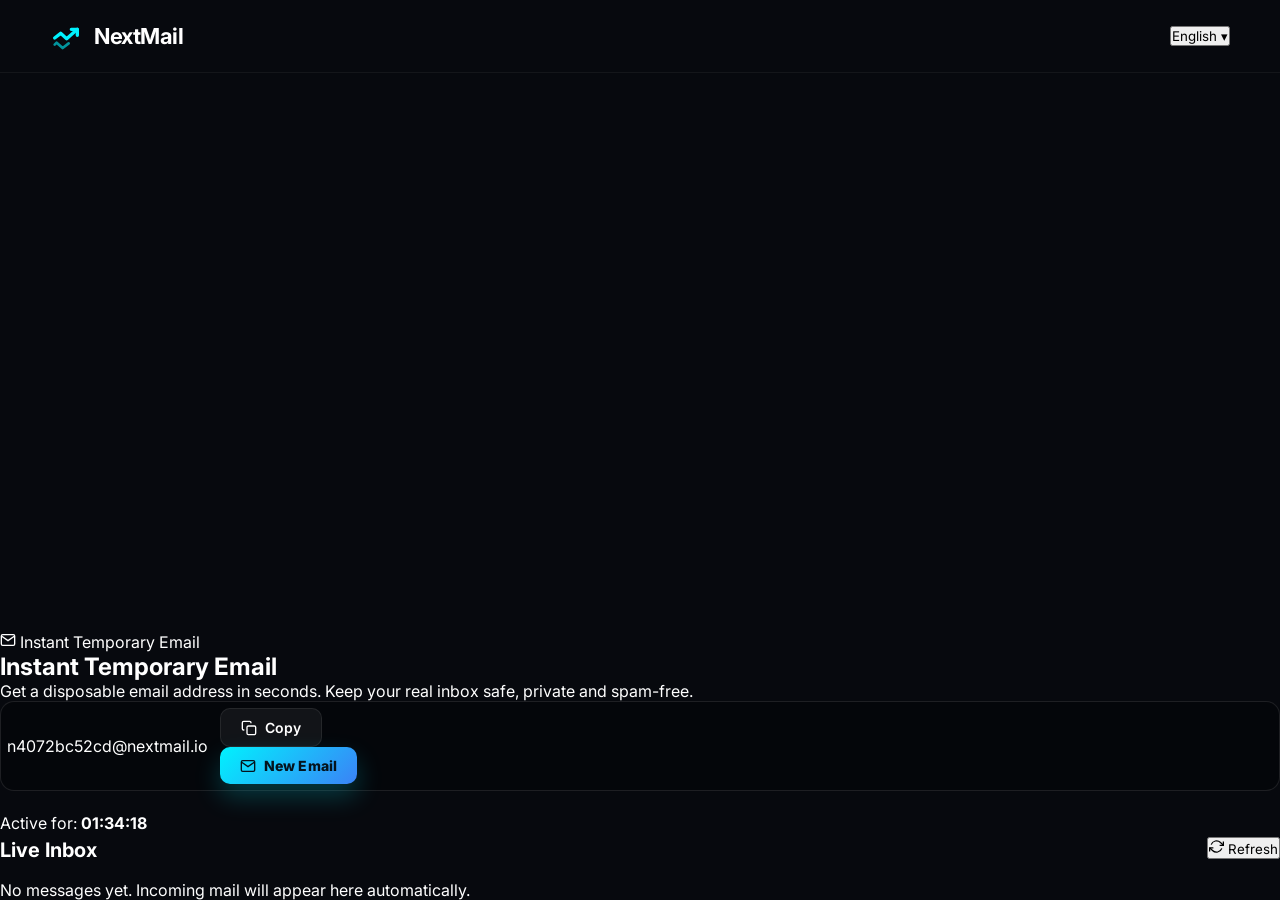
==== commit 31da6a9c: "Update index.html" ====
--- a/index.html
+++ b/index.html
@@ -8,186 +8,63 @@
     <link href="https://fonts.googleapis.com/css2?family=Inter:wght@300;400;500;600;700&display=swap" rel="stylesheet">
 </head>
 <body>
-    <header class="navbar" style="display: flex; justify-content: space-between; align-items: center; padding: 15px 30px; max-width: 900px; margin: 0 auto; box-sizing: border-box;">
-        <div class="logo" onclick="window.location.href='index.html'" style="cursor: pointer; display: flex; align-items: center; gap: 10px;">
+    <header class="navbar">
+        <div class="logo" onclick="window.location.href='index.html'">
             <svg class="logo-icon" width="32" height="32" viewBox="0 0 24 24" fill="none">
                 <path d="M3.5 13.5L8 10L12.5 14L20.5 7" stroke="#00f2fe" stroke-width="2.5" stroke-linecap="round" stroke-linejoin="round"/>
                 <path d="M16 7H20.5V11.5" stroke="#00f2fe" stroke-width="2.5" stroke-linecap="round" stroke-linejoin="round"/>
                 <path d="M14 17.5L9.5 21L5 17L3.5 18.5" stroke="#00f2fe" stroke-width="2" stroke-opacity="0.6" stroke-linecap="round" stroke-linejoin="round"/>
             </svg>
-            <span style="color: #fff; font-weight: 700; font-size: 18px;">NextMail</span>
+            <span>NextMail</span>
         </div>
-        <div class="nav-right" style="display: flex; align-items: center; gap: 12px;">
-            <!-- Language Dropdown -->
-            <select class="lang-btn" style="background: rgba(255, 255, 255, 0.05); border: 1px solid rgba(255, 255, 255, 0.1); color: #cbd5e1; padding: 6px 12px; border-radius: 8px; cursor: pointer; font-size: 13px; outline: none;">
-                <option value="en" style="background: #0d1421; color: #fff;">English</option>
-                <option value="ur" style="background: #0d1421; color: #fff;">Urdu</option>
-            </select>
-
-            <!-- Upgrade Button with Crown Theme Match -->
-            <button onclick="openPricing()" class="upgrade-nav-btn" style="background: linear-gradient(135deg, rgba(245, 158, 11, 0.15), rgba(217, 119, 6, 0.15)); border: 1px solid rgba(245, 158, 11, 0.4); color: #f59e0b; padding: 6px 14px; border-radius: 8px; cursor: pointer; font-size: 13px; font-weight: 600; display: flex; align-items: center; gap: 6px; transition: 0.2s;">
-                <svg width="15" height="15" viewBox="0 0 24 24" fill="none" stroke="currentColor" stroke-width="2"><polygon points="12 2 15.09 8.26 22 9.27 17 14.14 18.18 21.02 12 17.77 5.82 21.02 7 14.14 2 9.27 8.91 8.26 12 2"/></svg>
-                Upgrade
-            </button>
+        <div class="nav-right">
+            <button class="lang-btn">English ▾</button>
         </div>
     </header>
 
-    <main class="main-container" style="max-width: 900px; margin: 0 auto; padding: 20px 20px 40px 20px; box-sizing: border-box;">
-        <!-- Hero Section -->
-        <section class="hero-section" style="text-align: center; width: 100%; margin-bottom: 25px;">
-            <h1 style="font-size: clamp(24px, 5vw, 38px); font-weight: 700; color: #fff; margin-bottom: 8px; display: flex; align-items: center; justify-content: center; gap: 10px; flex-wrap: wrap;">
-                <span style="color: #00f2fe; display: inline-flex; align-items: center; gap: 6px;">
-                    <svg width="28" height="28" viewBox="0 0 24 24" fill="none" stroke="currentColor" stroke-width="2"><path d="M4 4h16c1.1 0 2 .9 2 2v12c0 1.1-.9 2-2 2H4c-1.1 0-2-.9-2-2V6c0-1.1.9-2 2-2z"/><polyline points="22,6 12,13 2,6"/></svg>
-                    Instant
-                </span> 
-                Temporary Email
-            </h1>
-            <p class="subtitle" style="color: #94a3b8; font-size: 14px; margin-bottom: 20px;">Get a disposable email address in seconds. Keep your real inbox safe, private and spam-free.</p>
+    <main class="main-container">
+        <section class="hero-section">
+            <div class="badge">
+                <svg width="16" height="16" viewBox="0 0 24 24" fill="none" stroke="currentColor" stroke-width="2"><path d="M4 4h16c1.1 0 2 .9 2 2v12c0 1.1-.9 2-2 2H4c-1.1 0-2-.9-2-2V6c0-1.1.9-2 2-2z"/><polyline points="22,6 12,13 2,6"/></svg>
+                Instant Temporary Email
+            </div>
+            <h1>Instant Temporary Email</h1>
+            <p class="subtitle">Get a disposable email address in seconds. Keep your real inbox safe, private and spam-free.</p>
             
-            <div class="email-box" style="background: rgba(13, 20, 33, 0.85); border: 1px solid rgba(0, 242, 254, 0.25); border-radius: 20px; padding: 22px; display: flex; flex-direction: column; gap: 16px; width: 100%; box-sizing: border-box; box-shadow: 0 15px 35px rgba(0,0,0,0.5); backdrop-filter: blur(10px);">
-                <div class="email-row" style="display: flex; gap: 12px; align-items: center; flex-wrap: wrap;">
-                    <div class="email-display" style="background: rgba(255, 255, 255, 0.04); border: 1px solid rgba(255, 255, 255, 0.08); padding: 12px 16px; border-radius: 12px; font-size: 14px; color: #fff; flex: 1; min-width: 220px; word-break: break-all; text-align: left; display: flex; align-items: center; gap: 10px;">
-                        <svg width="16" height="16" viewBox="0 0 24 24" fill="none" stroke="#00f2fe" stroke-width="2"><path d="M4 4h16c1.1 0 2 .9 2 2v12c0 1.1-.9 2-2 2H4c-1.1 0-2-.9-2-2V6c0-1.1.9-2 2-2z"/><polyline points="22,6 12,13 2,6"/></svg>
-                        <span id="email-address" style="color: #00f2fe; font-weight: 500;">nexus74@nextmail.io</span>
-                    </div>
-                    <button class="btn copy-btn" onclick="copyEmail()" style="padding: 12px 20px; border-radius: 12px; font-weight: 600; cursor: pointer; border: 1px solid rgba(255, 255, 255, 0.1); background: rgba(255, 255, 255, 0.08); color: #fff; display: flex; align-items: center; justify-content: center; gap: 6px; font-size: 13px;">
-                        <svg width="15" height="15" viewBox="0 0 24 24" fill="none" stroke="currentColor" stroke-width="2"><rect x="9" y="9" width="13" height="13" rx="2" ry="2"></rect><path d="M5 15H4a2 2 0 0 1-2-2V4a2 2 0 0 1 2-2h9a2 2 0 0 1 2 2v1"></path></svg>
+            <div class="email-box">
+                <div class="email-display">
+                    <span id="email-address">n4072bc52cd@nextmail.io</span>
+                </div>
+                <div class="action-buttons">
+                    <button class="btn copy-btn" onclick="copyEmail()">
+                        <svg width="16" height="16" viewBox="0 0 24 24" fill="none" stroke="currentColor" stroke-width="2"><rect x="9" y="9" width="13" height="13" rx="2" ry="2"></rect><path d="M5 15H4a2 2 0 0 1-2-2V4a2 2 0 0 1 2-2h9a2 2 0 0 1 2 2v1"></path></svg>
                         Copy
                     </button>
-                    <button class="btn new-btn" style="padding: 12px 20px; border-radius: 12px; font-weight: 600; cursor: pointer; border: none; background: linear-gradient(135deg, #00f2fe, #4facfe); color: #070b12; display: flex; align-items: center; justify-content: center; gap: 6px; font-size: 13px; box-shadow: 0 4px 15px rgba(0,242,254,0.3);">
-                        <svg width="15" height="15" viewBox="0 0 24 24" fill="none" stroke="currentColor" stroke-width="2"><path d="M4 4h16c1.1 0 2 .9 2 2v12c0 1.1-.9 2-2 2H4c-1.1 0-2-.9-2-2V6c0-1.1.9-2 2-2z"/><polyline points="22,6 12,13 2,6"/></svg>
+                    <button class="btn new-btn">
+                        <svg width="16" height="16" viewBox="0 0 24 24" fill="none" stroke="currentColor" stroke-width="2"><path d="M4 4h16c1.1 0 2 .9 2 2v12c0 1.1-.9 2-2 2H4c-1.1 0-2-.9-2-2V6c0-1.1.9-2 2-2z"/><polyline points="22,6 12,13 2,6"/></svg>
                         New Email
                     </button>
                 </div>
+            </div>
 
-                <div class="timer-status" style="display: flex; align-items: center; justify-content: center; gap: 8px; font-size: 13px; color: #94a3b8;">
-                    <span class="pulse-dot" style="width: 8px; height: 8px; background: #00f2fe; border-radius: 50%; display: inline-block; box-shadow: 0 0 8px #00f2fe;"></span>
-                    <span>Active for: <strong style="color: #00f2fe; font-family: monospace; font-size: 14px;">02:00:00</strong></span>
-                </div>
+            <div class="timer-status">
+                <span class="pulse-dot"></span>
+                <span>Active for: <strong>01:34:18</strong></span>
             </div>
         </section>
 
-        <!-- 3 Feature Cards Section -->
-        <section class="features-grid" style="display: grid; grid-template-columns: repeat(auto-fit, minmax(250px, 1fr)); gap: 15px; margin-bottom: 20px;">
-            <div class="feature-card" style="background: rgba(13, 20, 33, 0.7); border: 1px solid rgba(255, 255, 255, 0.08); border-radius: 16px; padding: 18px; display: flex; align-items: flex-start; gap: 14px;">
-                <div style="background: rgba(0, 242, 254, 0.1); padding: 10px; border-radius: 12px; color: #00f2fe; display: flex; align-items: center; justify-content: center;">
-                    <svg width="20" height="20" viewBox="0 0 24 24" fill="none" stroke="currentColor" stroke-width="2"><path d="M12 22s8-4 8-10V5l-8-3-8 3v7c0 6 8 10 8 10z"/></svg>
-                </div>
-                <div>
-                    <h3 style="color: #fff; font-size: 14px; font-weight: 600; margin-bottom: 4px;">100% Secure & Private</h3>
-                    <p style="color: #94a3b8; font-size: 12px; line-height: 1.4;">Emails are automatically deleted after 2 hours.</p>
-                </div>
-            </div>
-
-            <div class="feature-card" style="background: rgba(13, 20, 33, 0.7); border: 1px solid rgba(255, 255, 255, 0.08); border-radius: 16px; padding: 18px; display: flex; align-items: flex-start; gap: 14px;">
-                <div style="background: rgba(0, 242, 254, 0.1); padding: 10px; border-radius: 12px; color: #00f2fe; display: flex; align-items: center; justify-content: center;">
-                    <svg width="20" height="20" viewBox="0 0 24 24" fill="none" stroke="currentColor" stroke-width="2"><polygon points="13 2 3 14 12 14 11 22 21 10 12 10 13 2"/></svg>
-                </div>
-                <div>
-                    <h3 style="color: #fff; font-size: 14px; font-weight: 600; margin-bottom: 4px;">Ultra-Fast Delivery</h3>
-                    <p style="color: #94a3b8; font-size: 12px; line-height: 1.4;">Receive emails in real-time, no delays.</p>
-                </div>
-            </div>
-
-            <div class="feature-card" style="background: rgba(13, 20, 33, 0.7); border: 1px solid rgba(255, 255, 255, 0.08); border-radius: 16px; padding: 18px; display: flex; align-items: flex-start; gap: 14px;">
-                <div style="background: rgba(147, 51, 234, 0.1); padding: 10px; border-radius: 12px; color: #a855f7; display: flex; align-items: center; justify-content: center;">
-                    <svg width="20" height="20" viewBox="0 0 24 24" fill="none" stroke="currentColor" stroke-width="2"><path d="M12 22s8-4 8-10V5l-8-3-8 3v7c0 6 8 10 8 10z"/><polyline points="9 12 11 14 15 10"/></svg>
-                </div>
-                <div>
-                    <h3 style="color: #fff; font-size: 14px; font-weight: 600; margin-bottom: 4px;">Spam Protection</h3>
-                    <p style="color: #94a3b8; font-size: 12px; line-height: 1.4;">Your real inbox stays clean from junk mail.</p>
-                </div>
-            </div>
-        </section>
-
-        <!-- Go Premium Banner Card -->
-        <section class="premium-banner" onclick="openPricing()" style="background: linear-gradient(90deg, rgba(13, 20, 33, 0.9), rgba(20, 30, 48, 0.9)); border: 1px solid rgba(245, 158, 11, 0.3); border-radius: 16px; padding: 20px 22px; display: flex; align-items: center; justify-content: space-between; gap: 20px; flex-wrap: wrap; margin-bottom: 25px; box-shadow: 0 10px 25px rgba(0,0,0,0.3); cursor: pointer;">
-            <div style="display: flex; align-items: center; gap: 14px;">
-                <div style="background: linear-gradient(135deg, #f59e0b, #d97706); padding: 12px; border-radius: 14px; color: #000; display: flex; align-items: center; justify-content: center; box-shadow: 0 4px 12px rgba(245,158,11,0.4);">
-                    <svg width="22" height="22" viewBox="0 0 24 24" fill="none" stroke="currentColor" stroke-width="2"><polygon points="12 2 15.09 8.26 22 9.27 17 14.14 18.18 21.02 12 17.77 5.82 21.02 7 14.14 2 9.27 8.91 8.26 12 2"/></svg>
-                </div>
-                <div>
-                    <h3 style="color: #fff; font-size: 15px; font-weight: 600; margin-bottom: 3px;">Need more time or custom features?</h3>
-                    <span style="color: #f59e0b; font-size: 13px; font-weight: 600; display: inline-flex; align-items: center; gap: 4px;">Go Premium! →</span>
-                </div>
-            </div>
-
-            <div style="display: flex; gap: 20px; align-items: center; flex-wrap: wrap;">
-                <div style="text-align: center;">
-                    <div style="color: #f59e0b; margin-bottom: 3px; display: flex; justify-content: center;"><svg width="18" height="18" viewBox="0 0 24 24" fill="none" stroke="currentColor" stroke-width="2"><path d="M22 12h-4l-3 9L9 3l-3 9H2"/></svg></div>
-                    <span style="color: #94a3b8; font-size: 11px;">Extend to 12 Hours</span>
-                </div>
-                <div style="text-align: center;">
-                    <div style="color: #f59e0b; margin-bottom: 3px; display: flex; justify-content: center;"><svg width="18" height="18" viewBox="0 0 24 24" fill="none" stroke="currentColor" stroke-width="2"><circle cx="12" cy="12" r="10"/><line x1="2" y1="12" x2="22" y2="12"/><path d="M12 2a15.3 15.3 0 0 1 4 10 15.3 15.3 0 0 1-4 10 15.3 15.3 0 0 1-4-10 15.3 15.3 0 0 1 4-10z"/></svg></div>
-                    <span style="color: #94a3b8; font-size: 11px;">Custom Domain</span>
-                </div>
-                <div style="text-align: center;">
-                    <div style="color: #f59e0b; margin-bottom: 3px; display: flex; justify-content: center;"><svg width="18" height="18" viewBox="0 0 24 24" fill="none" stroke="currentColor" stroke-width="2"><path d="M14.7 6.3a1 1 0 0 0 0 1.4l1.6 1.6a1 1 0 0 0 1.4 0l3.77-3.77a6 6 0 0 1-7.94 7.94l-6.91 6.91a2.12 2.12 0 0 1-3-3l6.91-6.91a6 6 0 0 1 7.94-7.94l-3.76 3.76z"/></svg></div>
-                    <span style="color: #94a3b8; font-size: 11px;">API Access</span>
-                </div>
-            </div>
-        </section>
-
-        <!-- Live Inbox Section -->
-        <section class="inbox-section" style="width: 100%; background: rgba(13, 20, 33, 0.6); border: 1px solid rgba(255, 255, 255, 0.08); border-radius: 16px; padding: 20px; box-sizing: border-box; margin-bottom: 25px;">
-            <div class="inbox-header" style="display: flex; justify-content: space-between; align-items: center; margin-bottom: 15px;">
-                <h2 style="font-size: 15px; color: #fff; font-weight: 600;">Live Inbox</h2>
-                <button class="refresh-btn" style="background: transparent; border: 1px solid rgba(255, 255, 255, 0.1); color: #cbd5e1; padding: 6px 12px; border-radius: 8px; cursor: pointer; display: flex; align-items: center; gap: 6px; font-size: 12px;">
-                    <svg width="13" height="13" viewBox="0 0 24 24" fill="none" stroke="currentColor" stroke-width="2"><polyline points="23 4 23 10 17 10"></polyline><polyline points="1 20 1 14 7 14"></polyline><path d="M3.51 9a9 9 0 0 1 14.85-3.36L23 10M1 14l4.64 4.36A9 9 0 0 0 20.49 15"></path></svg>
+        <section class="inbox-section">
+            <div class="inbox-header">
+                <h2>Live Inbox</h2>
+                <button class="refresh-btn">
+                    <svg width="15" height="15" viewBox="0 0 24 24" fill="none" stroke="currentColor" stroke-width="2"><polyline points="23 4 23 10 17 10"></polyline><polyline points="1 20 1 14 7 14"></polyline><path d="M3.51 9a9 9 0 0 1 14.85-3.36L23 10M1 14l4.64 4.36A9 9 0 0 0 20.49 15"></path></svg>
                     Refresh
                 </button>
             </div>
-            <div class="inbox-content" style="padding: 20px 0; text-align: center; color: #64748b; font-size: 13px;">
+            <div class="inbox-content">
                 <p class="no-messages">No messages yet. Incoming mail will appear here automatically.</p>
             </div>
         </section>
-
-        <!-- Footer Links -->
-        <footer style="text-align: center; padding-top: 10px; border-top: 1px solid rgba(255,255,255,0.05);">
-            <div style="display: flex; justify-content: center; gap: 20px; margin-bottom: 10px; font-size: 13px;">
-                <a href="#" style="color: #94a3b8; text-decoration: none;">About Us</a>
-                <a href="#" style="color: #94a3b8; text-decoration: none;">Contact</a>
-                <a href="#" style="color: #94a3b8; text-decoration: none;">Terms</a>
-                <a href="#" style="color: #94a3b8; text-decoration: none;">Privacy Policy</a>
-            </div>
-            <p style="color: #64748b; font-size: 12px;">© NextMail Inc. 2024</p>
-        </footer>
     </main>
-
-    <!-- Pricing Modal Popup -->
-    <div id="pricingModal" style="display: none; position: fixed; top: 0; left: 0; width: 100%; height: 100%; background: rgba(0,0,0,0.8); z-index: 1000; align-items: center; justify-content: center; backdrop-filter: blur(5px);">
-        <div style="background: #0d1421; border: 1px solid rgba(245, 158, 11, 0.4); border-radius: 20px; padding: 30px; max-width: 400px; width: 90%; text-align: center; position: relative; box-shadow: 0 20px 40px rgba(0,0,0,0.6);">
-            <button onclick="closePricing()" style="position: absolute; top: 15px; right: 15px; background: transparent; border: none; color: #94a3b8; font-size: 20px; cursor: pointer;">&times;</button>
-            <div style="color: #f59e0b; margin-bottom: 10px; display: inline-flex;"><svg width="32" height="32" viewBox="0 0 24 24" fill="none" stroke="currentColor" stroke-width="2"><polygon points="12 2 15.09 8.26 22 9.27 17 14.14 18.18 21.02 12 17.77 5.82 21.02 7 14.14 2 9.27 8.91 8.26 12 2"/></svg></div>
-            <h2 style="color: #fff; font-size: 20px; margin-bottom: 10px;">NextMail Premium</h2>
-            <p style="color: #94a3b8; font-size: 13px; margin-bottom: 20px;">Unlock 12-hour extensions, custom domains, and full API access.</p>
-            <div style="background: rgba(255,255,255,0.03); border: 1px solid rgba(255,255,255,0.08); border-radius: 12px; padding: 15px; margin-bottom: 20px; text-align: left;">
-                <div style="color: #fff; font-size: 14px; font-weight: 600; margin-bottom: 5px;">Pro Plan</div>
-                <div style="color: #f59e0b; font-size: 22px; font-weight: 700; margin-bottom: 10px;">$4.99 <span style="font-size: 12px; color: #94a3b8; font-weight: 400;">/ month</span></div>
-                <ul style="color: #cbd5e1; font-size: 12px; padding-left: 15px; margin: 0; display: flex; flex-direction: column; gap: 6px;">
-                    <li>12 Hours Email Active Duration</li>
-                    <li>Custom Domain Support</li>
-                    <li>Full Developer API Access</li>
-                    <li>Zero Ads & Priority Delivery</li>
-                </ul>
-            </div>
-            <button onclick="alert('Redirecting to checkout...')" style="width: 100%; background: linear-gradient(135deg, #f59e0b, #d97706); color: #000; border: none; padding: 12px; border-radius: 10px; font-weight: 700; cursor: pointer; font-size: 14px;">Upgrade Now</button>
-        </div>
-    </div>
-
-    <script>
-        function openPricing() {
-            document.getElementById('pricingModal').style.display = 'flex';
-        }
-        function closePricing() {
-            document.getElementById('pricingModal').style.display = 'none';
-        }
-        window.onclick = function(event) {
-            var modal = document.getElementById('pricingModal');
-            if (event.target == modal) {
-                modal.style.display = "none";
-            }
-        }
-    </script>
 </body>
 </html>
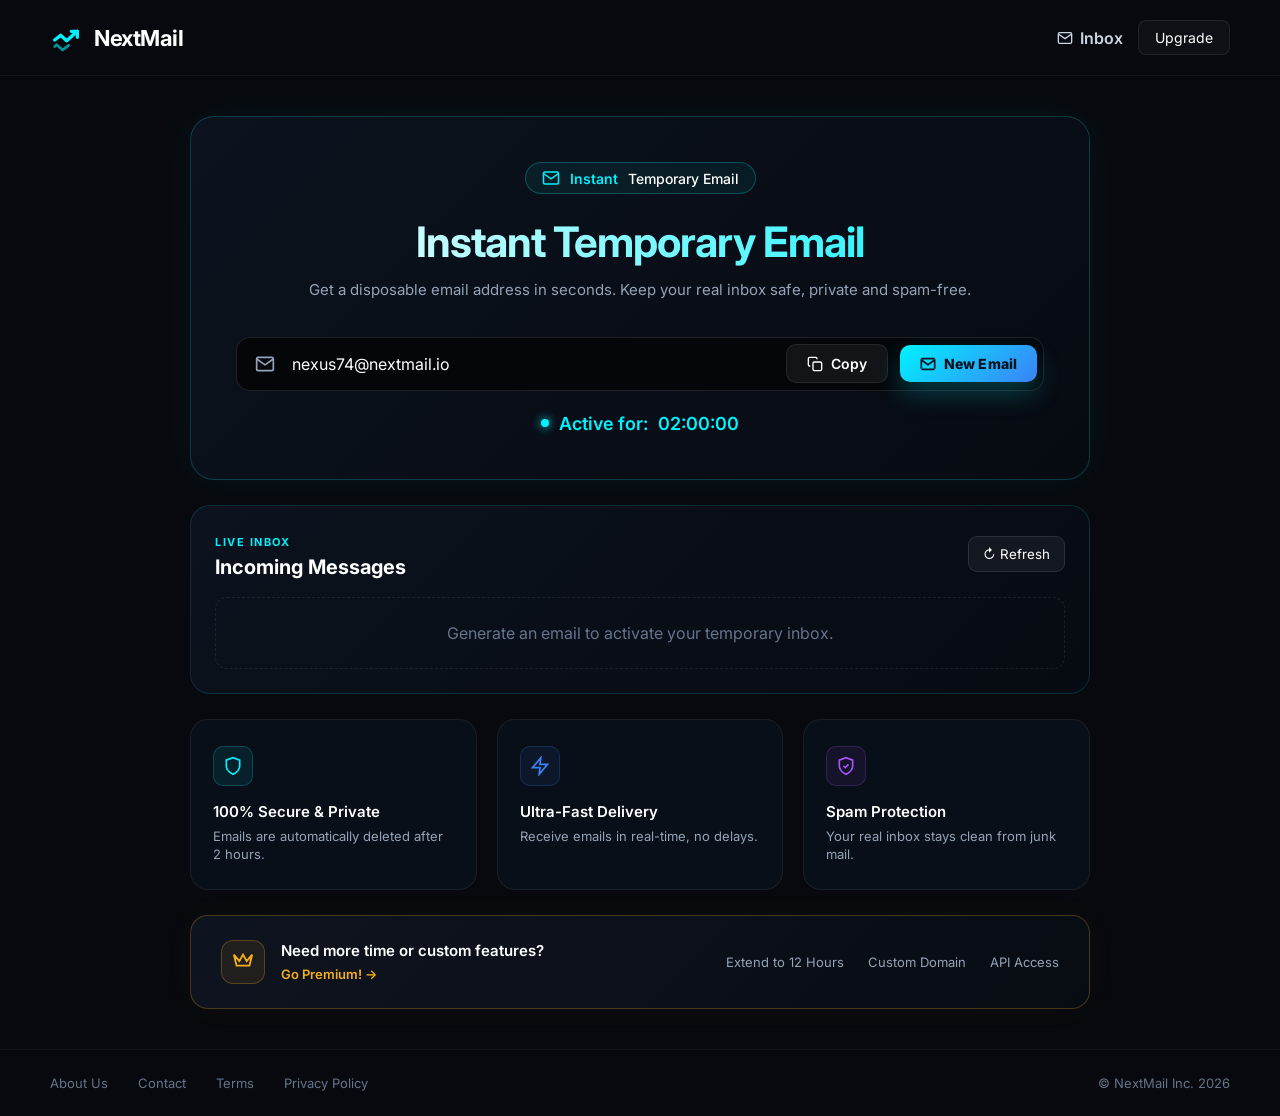
==== commit da2eda3a: "Update index.html" ====
--- a/index.html
+++ b/index.html
@@ -9,62 +9,121 @@
 </head>
 <body>
     <header class="navbar">
-        <div class="logo" onclick="window.location.href='index.html'">
-            <svg class="logo-icon" width="32" height="32" viewBox="0 0 24 24" fill="none">
-                <path d="M3.5 13.5L8 10L12.5 14L20.5 7" stroke="#00f2fe" stroke-width="2.5" stroke-linecap="round" stroke-linejoin="round"/>
-                <path d="M16 7H20.5V11.5" stroke="#00f2fe" stroke-width="2.5" stroke-linecap="round" stroke-linejoin="round"/>
-                <path d="M14 17.5L9.5 21L5 17L3.5 18.5" stroke="#00f2fe" stroke-width="2" stroke-opacity="0.6" stroke-linecap="round" stroke-linejoin="round"/>
-            </svg>
-            <span>NextMail</span>
-        </div>
-        <div class="nav-right">
-            <button class="lang-btn">English ▾</button>
-        </div>
-    </header>
+    <div class="logo">
+        <svg class="logo-icon" width="32" height="32" viewBox="0 0 24 24" fill="none">
+            <path d="M3.5 13.5L8 10L12.5 14L20.5 7" stroke="#00f2fe" stroke-width="2.5" stroke-linecap="round" stroke-linejoin="round"/>
+            <path d="M16 7H20.5V11.5" stroke="#00f2fe" stroke-width="2.5" stroke-linecap="round" stroke-linejoin="round"/>
+            <path d="M14 17.5L9.5 21L5 17L3.5 18.5" stroke="#00f2fe" stroke-width="2" stroke-opacity="0.6" stroke-linecap="round" stroke-linejoin="round"/>
+        </svg>
+        <span>NextMail</span>
+    </div>
+    <div class="nav-right">
+        <!-- Login ki jagah direct Inbox button jo neeche inbox panel par le jaye -->
+        <a href="#inboxPanel" class="inbox-nav-link" onclick="document.getElementById('inboxPanel').scrollIntoView({behavior:'smooth'}); loadInbox();">
+            <svg width="16" height="16" viewBox="0 0 24 24" fill="none" stroke="currentColor" stroke-width="2"><path d="M4 4h16c1.1 0 2 .9 2 2v12c0 1.1-.9 2-2 2H4c-1.1 0-2-.9-2-2V6c0-1.1.9-2 2-2z"/><polyline points="22,6 12,13 2,6"/></svg>
+            <span>Inbox</span>
+        </a>
+        <a href="pricing.html" class="login-btn">Upgrade</a>
+    </div>
+</header>
 
-    <main class="main-container">
-        <section class="hero-section">
-            <div class="badge">
-                <svg width="16" height="16" viewBox="0 0 24 24" fill="none" stroke="currentColor" stroke-width="2"><path d="M4 4h16c1.1 0 2 .9 2 2v12c0 1.1-.9 2-2 2H4c-1.1 0-2-.9-2-2V6c0-1.1.9-2 2-2z"/><polyline points="22,6 12,13 2,6"/></svg>
-                Instant Temporary Email
+    <button id="inboxCorner" class="inbox-corner" onclick="document.getElementById('inboxPanel').scrollIntoView({behavior:'smooth',block:'start'});loadInbox()" aria-label="Open inbox">📥 <span>Inbox</span><b id="inboxCount">0</b></button>
+<main class="hero">
+        <div class="hero-card">
+            <div class="hero-top-badge">
+                <svg width="18" height="18" viewBox="0 0 24 24" fill="none" stroke="#00f2fe" stroke-width="2"><path d="M4 4h16c1.1 0 2 .9 2 2v12c0 1.1-.9 2-2 2H4c-1.1 0-2-.9-2-2V6c0-1.1.9-2 2-2z"/><polyline points="22,6 12,13 2,6"/></svg>
+                <span class="badge-text-green">Instant</span> Temporary Email
             </div>
             <h1>Instant Temporary Email</h1>
-            <p class="subtitle">Get a disposable email address in seconds. Keep your real inbox safe, private and spam-free.</p>
+            <p class="hero-sub">Get a disposable email address in seconds. Keep your real inbox safe, private and spam-free.</p>
             
             <div class="email-box">
-                <div class="email-display">
-                    <span id="email-address">n4072bc52cd@nextmail.io</span>
+                <span class="email-icon">
+                    <svg width="20" height="20" viewBox="0 0 24 24" fill="none" stroke="#94a3b8" stroke-width="2"><path d="M4 4h16c1.1 0 2 .9 2 2v12c0 1.1-.9 2-2 2H4c-1.1 0-2-.9-2-2V6c0-1.1.9-2 2-2z"/><polyline points="22,6 12,13 2,6"/></svg>
+                </span>
+                <input type="text" id="emailInput" value="nexus74@nextmail.io" readonly>
+                <button class="copy-btn" onclick="copyEmail()">
+                    <svg width="16" height="16" viewBox="0 0 24 24" fill="none" stroke="currentColor" stroke-width="2"><rect x="9" y="9" width="13" height="13" rx="2" ry="2"/><path d="M5 15H4a2 2 0 0 1-2-2V4a2 2 0 0 1 2-2h9a2 2 0 0 1 2 2v1"/></svg>
+                    Copy
+                </button>
+                <button class="new-btn">
+                    <svg width="16" height="16" viewBox="0 0 24 24" fill="none" stroke="#04060a" stroke-width="2.5"><path d="M4 4h16c1.1 0 2 .9 2 2v12c0 1.1-.9 2-2 2H4c-1.1 0-2-.9-2-2V6c0-1.1.9-2 2-2z"/><polyline points="22,6 12,13 2,6"/></svg>
+                    New Email
+                </button>
+            </div>
+
+            <div class="timer-display">
+                <span class="pulse-dot"></span> <span id="timerLabel">Active for:</span> <span id="timer">02:00:00</span>
+            </div>
+        </div>
+
+        <div class="inbox-panel" id="inboxPanel">
+            <div class="inbox-header">
+                <div>
+                    <span class="inbox-kicker">LIVE INBOX</span>
+                    <h2>Incoming Messages</h2>
                 </div>
-                <div class="action-buttons">
-                    <button class="btn copy-btn" onclick="copyEmail()">
-                        <svg width="16" height="16" viewBox="0 0 24 24" fill="none" stroke="currentColor" stroke-width="2"><rect x="9" y="9" width="13" height="13" rx="2" ry="2"></rect><path d="M5 15H4a2 2 0 0 1-2-2V4a2 2 0 0 1 2-2h9a2 2 0 0 1 2 2v1"></path></svg>
-                        Copy
-                    </button>
-                    <button class="btn new-btn">
-                        <svg width="16" height="16" viewBox="0 0 24 24" fill="none" stroke="currentColor" stroke-width="2"><path d="M4 4h16c1.1 0 2 .9 2 2v12c0 1.1-.9 2-2 2H4c-1.1 0-2-.9-2-2V6c0-1.1.9-2 2-2z"/><polyline points="22,6 12,13 2,6"/></svg>
-                        New Email
-                    </button>
+                <button class="refresh-inbox-btn" onclick="loadInbox()">↻ Refresh</button>
+            </div>
+            <div id="inbox" class="inbox-list" aria-live="polite">
+                <div class="inbox-empty">Generate an email to activate your temporary inbox.</div>
+            </div>
+        </div>
+
+        <div class="features-grid">
+            <div class="feature-card">
+                <div class="f-icon-box security-bg">
+                    <svg width="20" height="20" viewBox="0 0 24 24" fill="none" stroke="#00f2fe" stroke-width="2"><path d="M12 22s8-4 8-10V5l-8-3-8 3v7c0 6 8 10 8 10z"/></svg>
+                </div>
+                <h3>100% Secure & Private</h3>
+                <p>Emails are automatically deleted after 2 hours.</p>
+            </div>
+            <div class="feature-card">
+                <div class="f-icon-box speed-bg">
+                    <svg width="20" height="20" viewBox="0 0 24 24" fill="none" stroke="#3b82f6" stroke-width="2"><polygon points="13 2 3 14 12 14 11 22 21 10 12 10 13 2"/></svg>
+                </div>
+                <h3>Ultra-Fast Delivery</h3>
+                <p>Receive emails in real-time, no delays.</p>
+            </div>
+            <div class="feature-card">
+                <div class="f-icon-box spam-bg">
+                    <svg width="20" height="20" viewBox="0 0 24 24" fill="none" stroke="#a855f7" stroke-width="2"><path d="M12 22s8-4 8-10V5l-8-3-8 3v7c0 6 8 10 8 10z"/><polyline points="9 12 11 14 15 10"/></svg>
+                </div>
+                <h3>Spam Protection</h3>
+                <p>Your real inbox stays clean from junk mail.</p>
+            </div>
+        </div>
+
+        <a href="pricing.html" class="pricing-banner-link">
+            <div class="pricing-banner">
+                <div class="pb-left">
+                    <div class="crown-box">
+                        <svg width="22" height="22" viewBox="0 0 24 24" fill="none" stroke="#f5af19" stroke-width="2"><path d="M2 4l3 12h14l3-12-6 7-4-7-4 7-6-7z"/></svg>
+                    </div>
+                    <div>
+                        <h3>Need more time or custom features?</h3>
+                        <span class="go-premium-text">Go Premium! →</span>
+                    </div>
+                </div>
+                <div class="pb-features">
+                    <div class="pb-feat-item">Extend to 12 Hours</div>
+                    <div class="pb-feat-item">Custom Domain</div>
+                    <div class="pb-feat-item">API Access</div>
                 </div>
             </div>
+        </a>
+    </main>
 
-            <div class="timer-status">
-                <span class="pulse-dot"></span>
-                <span>Active for: <strong>01:34:18</strong></span>
-            </div>
-        </section>
+    <footer>
+        <div class="footer-links">
+            <a href="about.html">About Us</a>
+            <a href="contact.html">Contact</a>
+            <a href="terms.html">Terms</a>
+            <a href="privacy.html">Privacy Policy</a>
+        </div>
+        <p>© NextMail Inc. 2026</p>
+    </footer>
 
-        <section class="inbox-section">
-            <div class="inbox-header">
-                <h2>Live Inbox</h2>
-                <button class="refresh-btn">
-                    <svg width="15" height="15" viewBox="0 0 24 24" fill="none" stroke="currentColor" stroke-width="2"><polyline points="23 4 23 10 17 10"></polyline><polyline points="1 20 1 14 7 14"></polyline><path d="M3.51 9a9 9 0 0 1 14.85-3.36L23 10M1 14l4.64 4.36A9 9 0 0 0 20.49 15"></path></svg>
-                    Refresh
-                </button>
-            </div>
-            <div class="inbox-content">
-                <p class="no-messages">No messages yet. Incoming mail will appear here automatically.</p>
-            </div>
-        </section>
-    </main>
+    <script src="script.js"></script>
 </body>
 </html>
